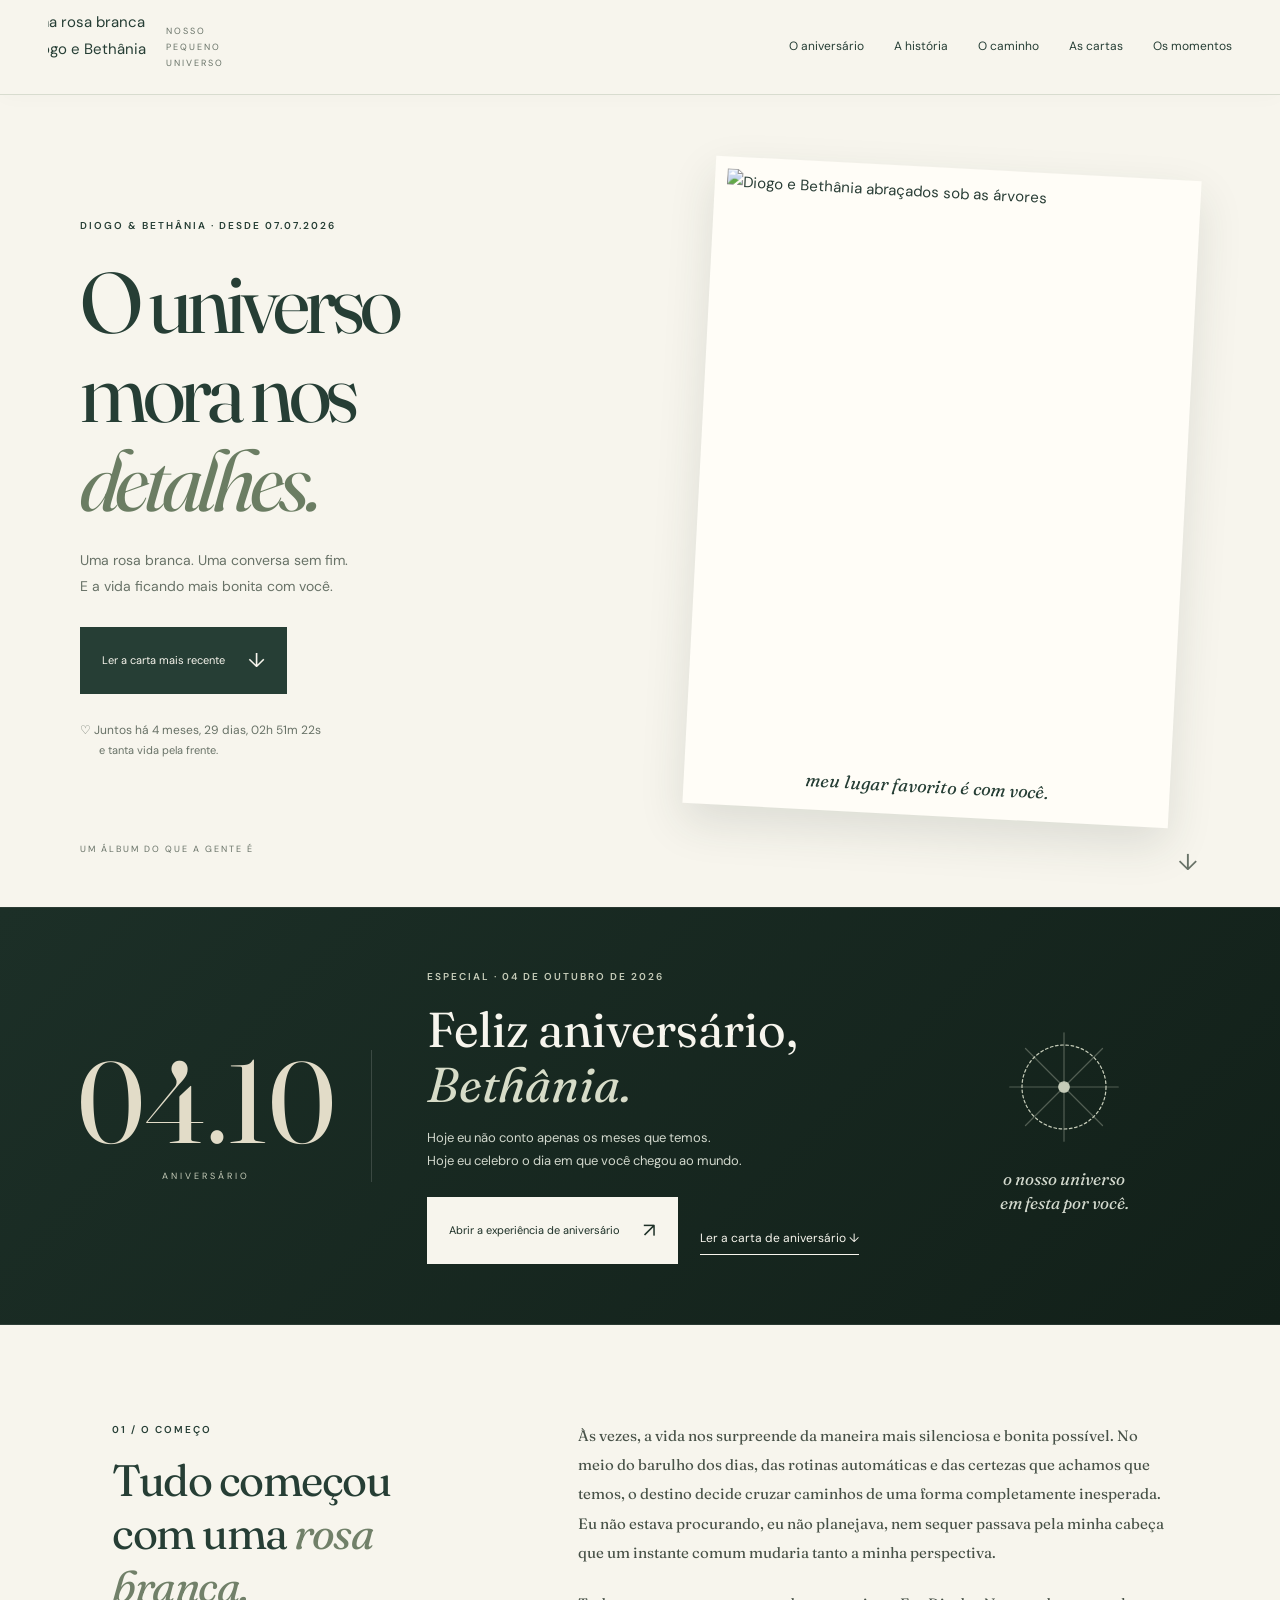
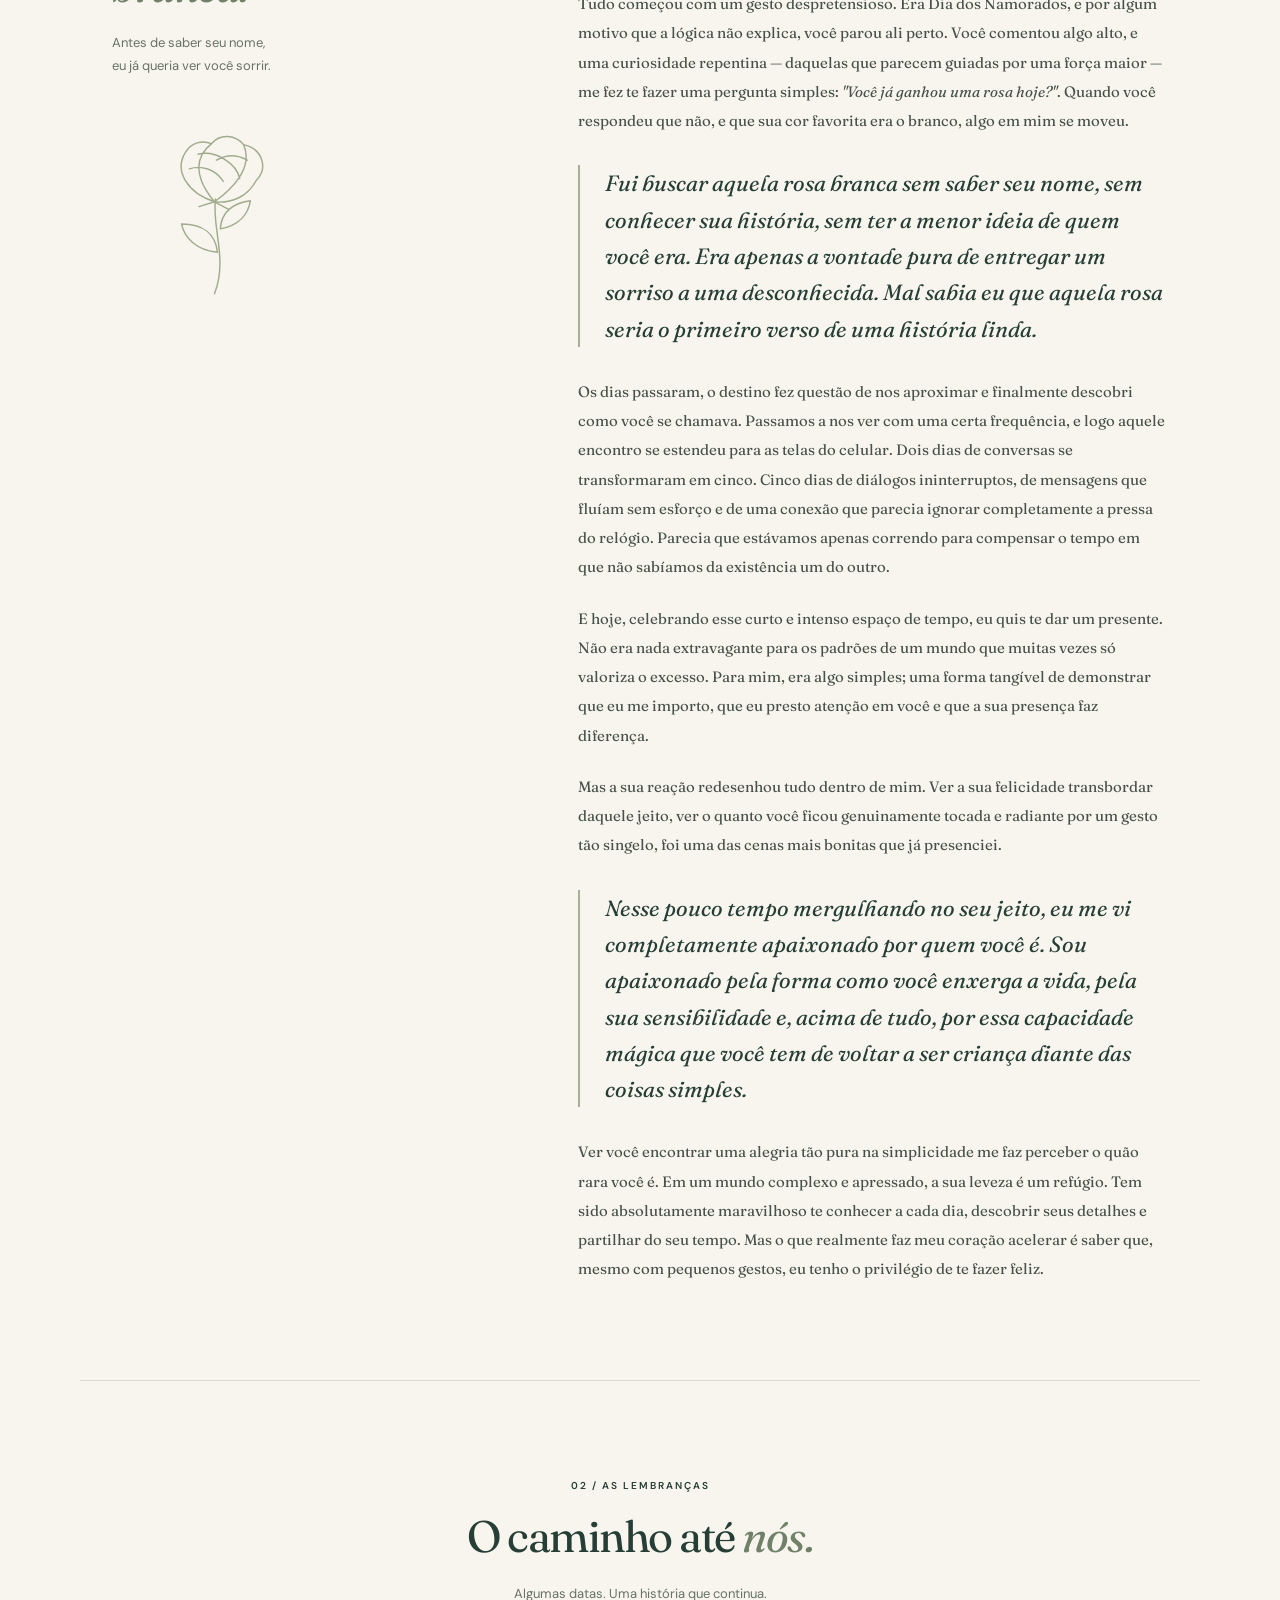
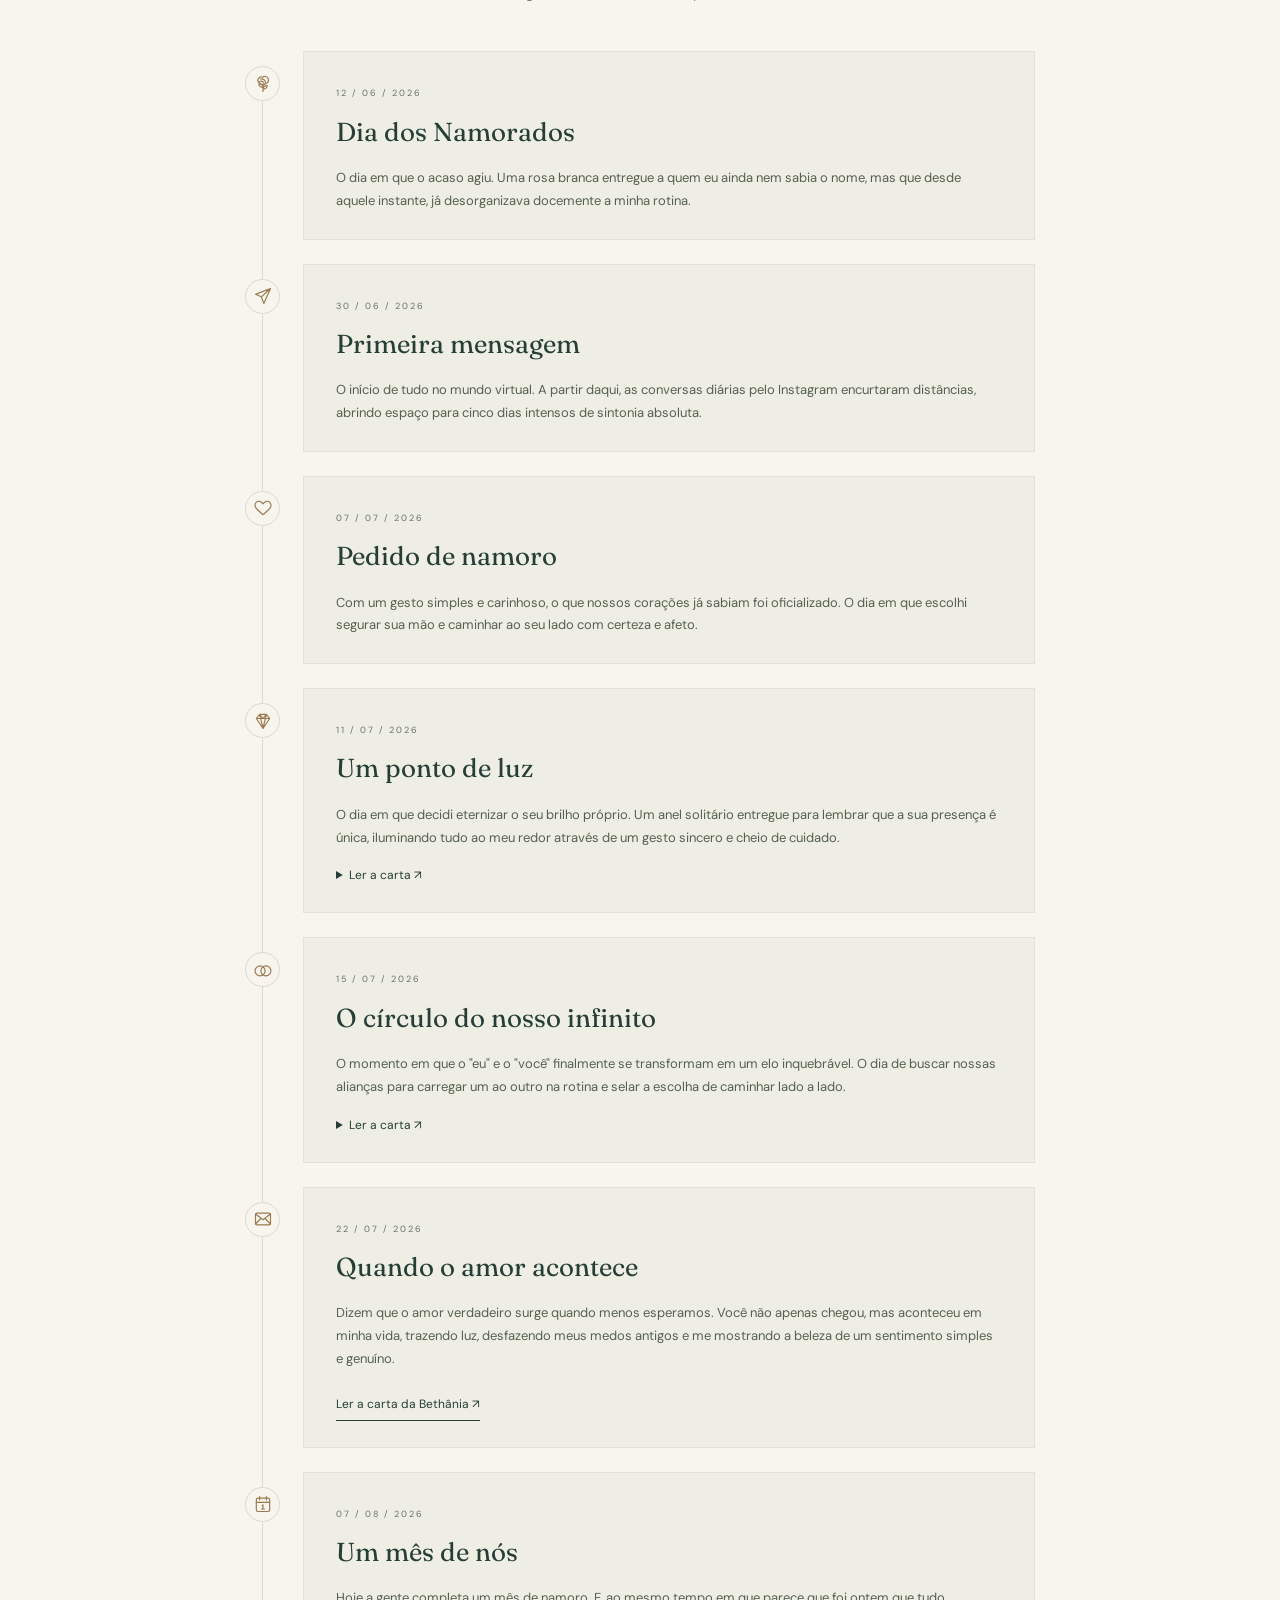
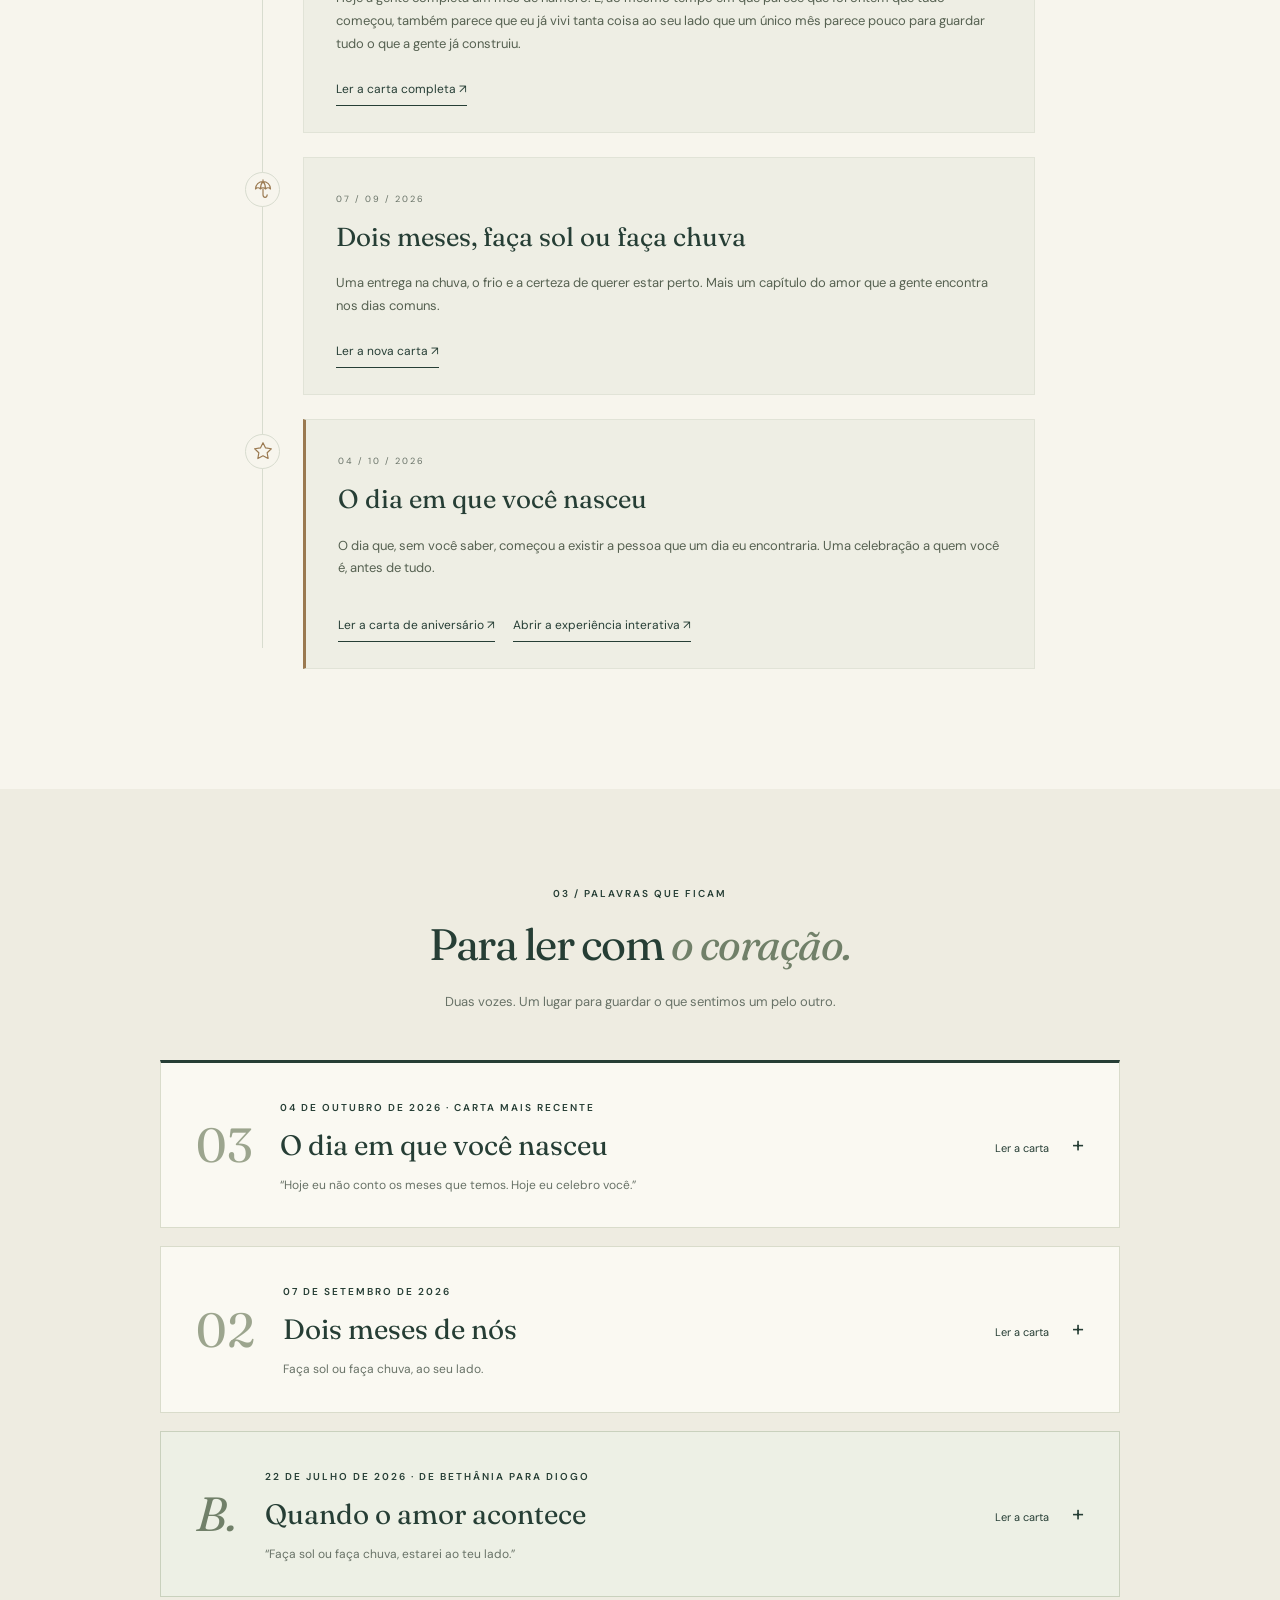
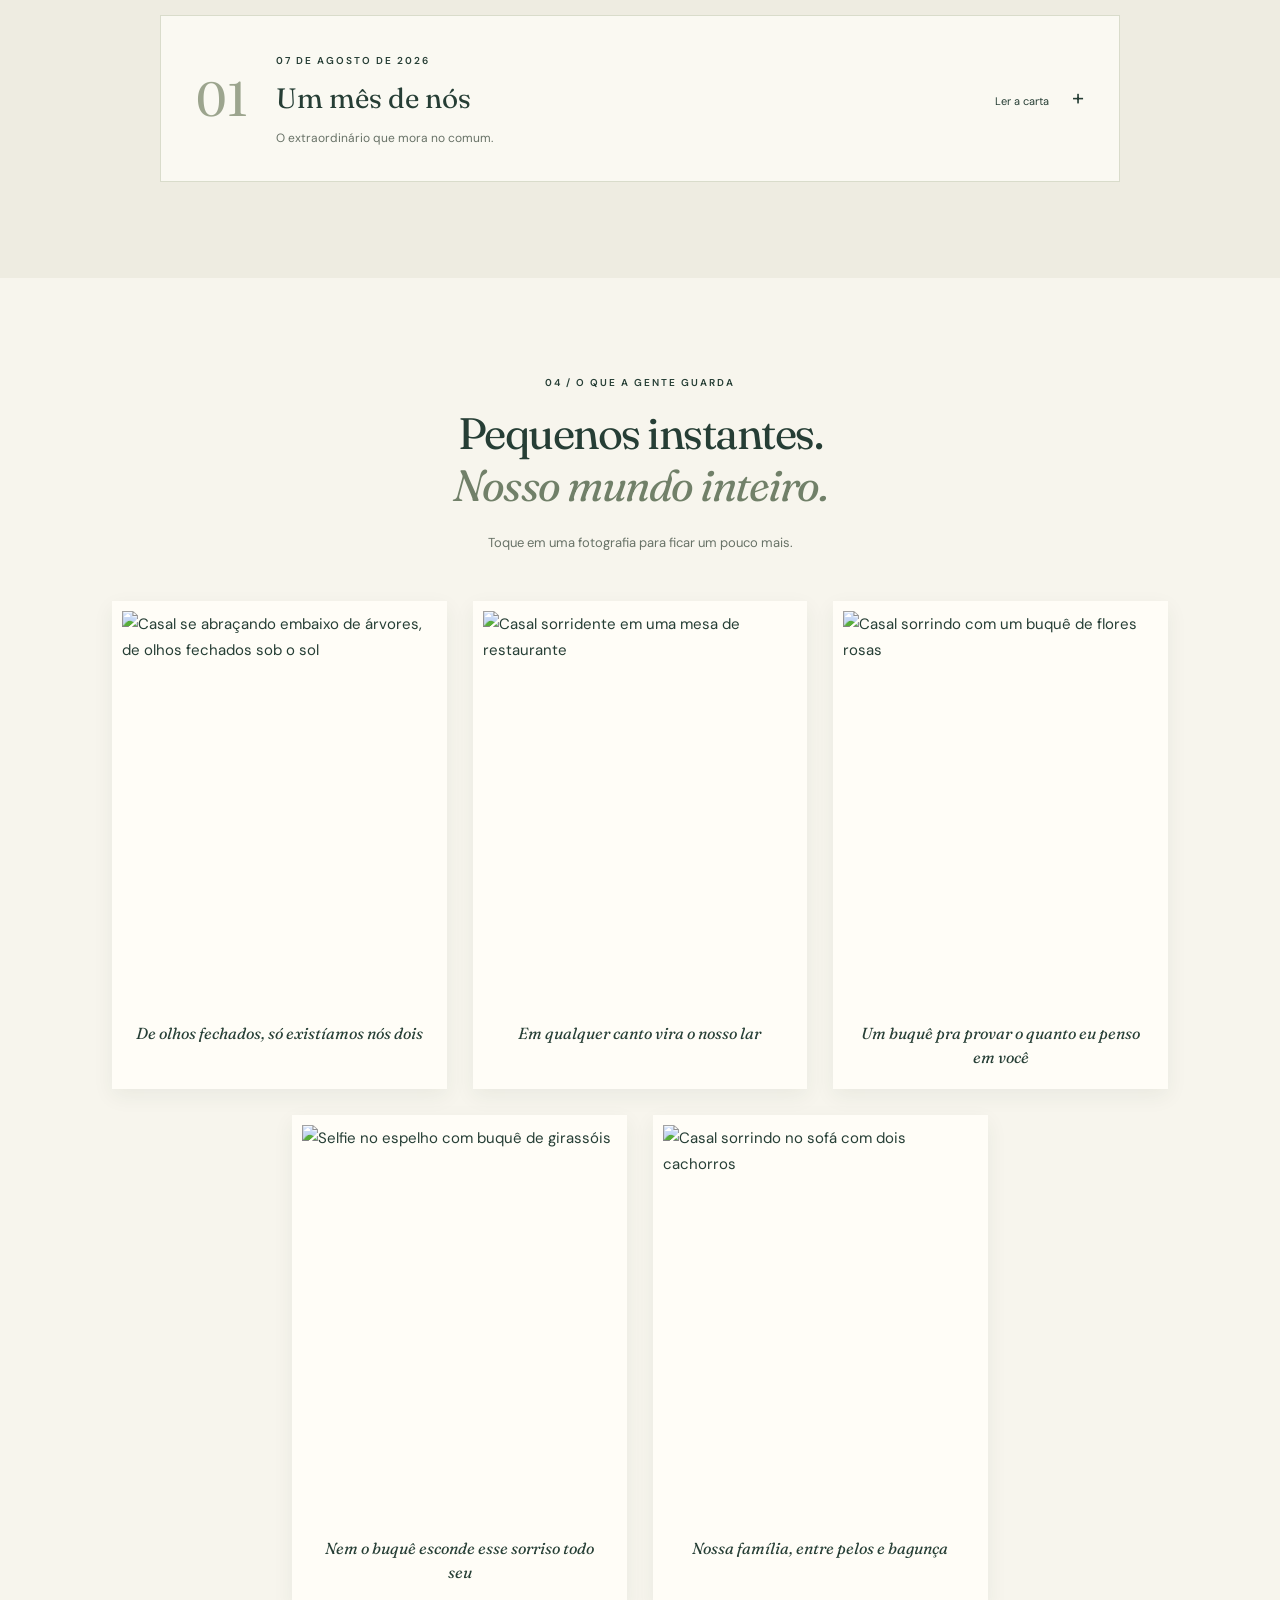
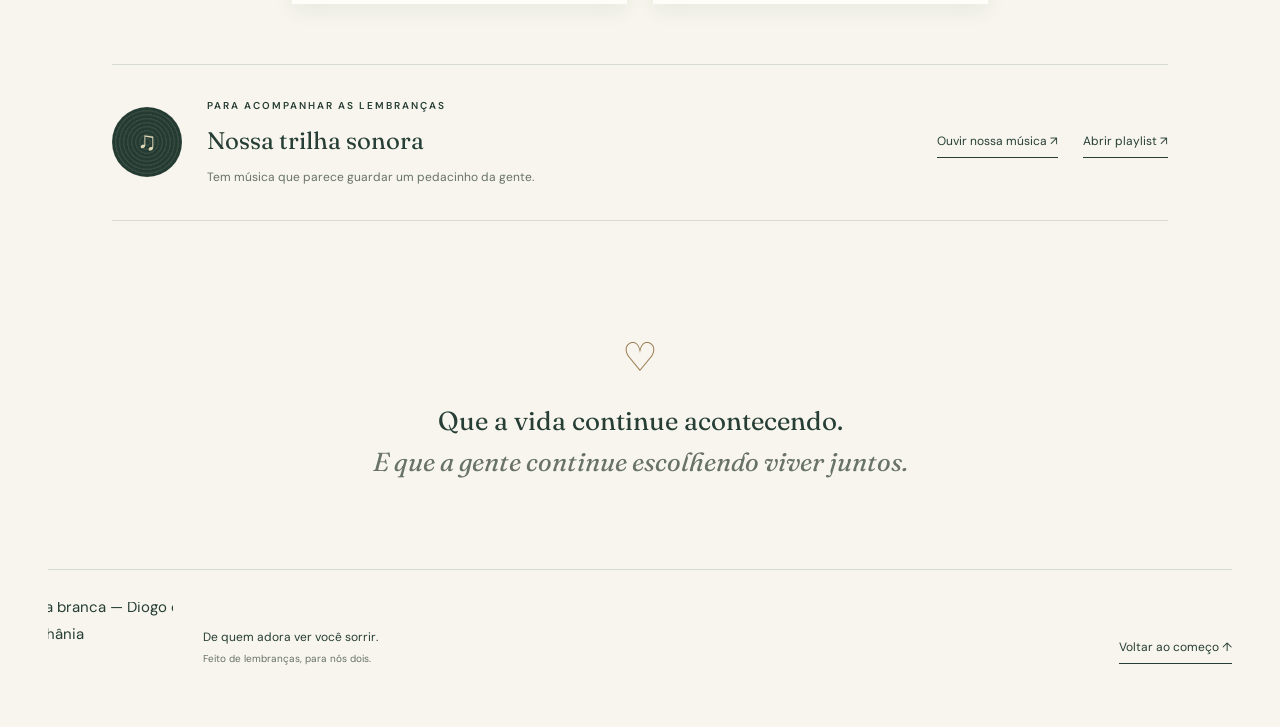
==== _aniversario-04-10/index.html @ eafcc616 "Configura previa da contagem regressiva e automacao para publicacao do aniversario (04.10)" ====
<!DOCTYPE html>
<html lang="pt-BR"><head><meta charset="UTF-8"><meta name="viewport" content="width=device-width, initial-scale=1">
<title>Diogo & Bethânia — O universo em detalhes</title><meta name="description" content="Nossa história, nossas cartas e a beleza de viver os dias comuns juntos. Diogo e Bethânia.">
<meta name="theme-color" content="#243e36"><link rel="preconnect" href="https://fonts.googleapis.com"><link rel="preconnect" href="https://fonts.gstatic.com" crossorigin><link href="https://fonts.googleapis.com/css2?family=DM+Sans:wght@400;500;600;700&family=Fraunces:ital,wght@0,400;0,500;1,400&display=swap" rel="stylesheet"><link rel="stylesheet" href="styles.css"><script src="script.js" defer></script></head><body>
<a class="skip-link" href="#conteudo">Pular para o conteúdo</a>
<header class="site-header"><div class="brand-lockup"><a class="couple-logo" href="#inicio" aria-label="Diogo e Bethânia, voltar ao início"><img src="assets/logo-diogo-bethania.png" alt="Logo d&amp;b com uma rosa branca — Diogo e Bethânia" width="1280" height="1280"></a><span class="brand-caption">NOSSO<br>PEQUENO<br>UNIVERSO</span></div><nav aria-label="Navegação principal"><a href="#aniversario">O aniversário</a><a href="#historia">A história</a><a href="#caminho">O caminho</a><a href="#cartas">As cartas</a><a href="#momentos">Os momentos</a></nav></header>
<main id="conteudo"><section class="hero" id="inicio"><div class="hero-copy"><p class="eyebrow">DIOGO & BETHÂNIA · DESDE 07.07.2026</p><h1>O universo<br>mora nos<br><em>detalhes.</em></h1><p class="hero-description">Uma rosa branca. Uma conversa sem fim.<br>E a vida ficando mais bonita com você.</p><a class="button" href="#carta-aniversario">Ler a carta mais recente <span aria-hidden="true">↓</span></a><p class="together">♡ <span id="together-value">Juntos desde 7 de julho de 2026</span><span class="together-note">e tanta vida pela frente.</span></p></div><figure class="hero-photo"><img src="assets/momento-1-960.webp" srcset="assets/momento-1-480.webp 480w, assets/momento-1-960.webp 960w" sizes="(max-width: 600px) 76vw, (max-width: 850px) 44vw, 480px" data-full="assets/momento-1.jpg" alt="Diogo e Bethânia abraçados sob as árvores" fetchpriority="high"><figcaption>meu lugar favorito é com você.</figcaption></figure><span class="hero-bottom" aria-hidden="true">UM ÁLBUM DO QUE A GENTE É <span>↓</span></span></section>
<section class="anniversary birthday-anniversary" id="aniversario"><div class="anniversary-number birthday-number" aria-hidden="true">04.10<span>ANIVERSÁRIO</span></div><div><p class="eyebrow">ESPECIAL · 04 DE OUTUBRO DE 2026</p><h2>Feliz aniversário,<br><em>Bethânia.</em></h2><p>Hoje eu não conto apenas os meses que temos.<br class="desktop-break"> Hoje eu celebro o dia em que você chegou ao mundo.</p><div class="birthday-actions"><a class="button" href="birthday/">Abrir a experiência de aniversário <span aria-hidden="true">↗</span></a><a class="text-link" href="#carta-aniversario">Ler a carta de aniversário <span aria-hidden="true">↓</span></a></div></div><div class="birthday-star-art" aria-hidden="true"><svg viewBox="0 0 160 160" fill="none" stroke="currentColor" stroke-width="1.4" stroke-linecap="round" stroke-linejoin="round"><path d="M80 18v124M18 80h124M36 36l88 88M36 124l88-88" opacity=".35"/><circle cx="80" cy="80" r="48" stroke-dasharray="3 3"/><circle cx="80" cy="80" r="6" fill="currentColor"/></svg><p>o nosso universo<br>em festa por você.</p></div></section>
<section class="section story-section" id="historia"><div class="section-heading"><p class="eyebrow">01 / O COMEÇO</p><h2>Tudo começou<br>com uma <em>rosa branca.</em></h2><p>Antes de saber seu nome,<br>eu já queria ver você sorrir.</p><div class="flower-art" aria-hidden="true"><svg viewBox="0 0 160 200" fill="none" stroke="currentColor" stroke-width="1.5" stroke-linecap="round" stroke-linejoin="round"><path d="M81 88c-4 30 13 62-1 98M83 143c-22-2-34-15-37-29 22 0 35 10 37 29Zm3-24c20-4 29-16 31-29-21 3-30 13-31 29Z"/><path d="M80 91C52 82 38 59 50 40c6-10 17-13 27-9 9-11 25-9 33 1 19 4 26 24 13 37-9 17-26 24-43 22Z"/><path d="M80 91C59 66 59 45 77 31m3 60c25-18 39-39 30-59M63 42c18-5 40 10 43 25M54 57c12-4 27 0 35 13m-7-22c12-7 23-5 32 0M80 91l-16 5m16-5 15 8"/></svg></div></div>
      <div class="story-content">
        <p>
          Às vezes, a vida nos surpreende da maneira mais silenciosa e bonita possível. No meio do barulho dos dias, das rotinas automáticas e das certezas que achamos que temos, o destino decide cruzar caminhos de uma forma completamente inesperada. Eu não estava procurando, eu não planejava, nem sequer passava pela minha cabeça que um instante comum mudaria tanto a minha perspectiva.
        </p>
        <p>
          Tudo começou com um gesto despretensioso. Era Dia dos Namorados, e por algum motivo que a lógica não explica, você parou ali perto. Você comentou algo alto, e uma curiosidade repentina — daquelas que parecem guiadas por uma força maior — me fez te fazer uma pergunta simples: <em>"Você já ganhou uma rosa hoje?"</em>. Quando você respondeu que não, e que sua cor favorita era o branco, algo em mim se moveu.
        </p>
        <p class="highlight">
          Fui buscar aquela rosa branca sem saber seu nome, sem conhecer sua história, sem ter a menor ideia de quem você era. Era apenas a vontade pura de entregar um sorriso a uma desconhecida. Mal sabia eu que aquela rosa seria o primeiro verso de uma história linda.
        </p>
        <p>
          Os dias passaram, o destino fez questão de nos aproximar e finalmente descobri como você se chamava. Passamos a nos ver com uma certa frequência, e logo aquele encontro se estendeu para as telas do celular. Dois dias de conversas se transformaram em cinco. Cinco dias de diálogos ininterruptos, de mensagens que fluíam sem esforço e de uma conexão que parecia ignorar completamente a pressa do relógio. Parecia que estávamos apenas correndo para compensar o tempo em que não sabíamos da existência um do outro.
        </p>
        <p>
          E hoje, celebrando esse curto e intenso espaço de tempo, eu quis te dar um presente. Não era nada extravagante para os padrões de um mundo que muitas vezes só valoriza o excesso. Para mim, era algo simples; uma forma tangível de demonstrar que eu me importo, que eu presto atenção em você e que a sua presença faz diferença.
        </p>
        <p>
          Mas a sua reação redesenhou tudo dentro de mim. Ver a sua felicidade transbordar daquele jeito, ver o quanto você ficou genuinamente tocada e radiante por um gesto tão singelo, foi uma das cenas mais bonitas que já presenciei.
        </p>
        <p class="highlight">
          Nesse pouco tempo mergulhando no seu jeito, eu me vi completamente apaixonado por quem você é. Sou apaixonado pela forma como você enxerga a vida, pela sua sensibilidade e, acima de tudo, por essa capacidade mágica que você tem de voltar a ser criança diante das coisas simples.
        </p>
        <p>
          Ver você encontrar uma alegria tão pura na simplicidade me faz perceber o quão rara você é. Em um mundo complexo e apressado, a sua leveza é um refúgio. Tem sido absolutamente maravilhoso te conhecer a cada dia, descobrir seus detalhes e partilhar do seu tempo. Mas o que realmente faz meu coração acelerar é saber que, mesmo com pequenos gestos, eu tenho o privilégio de te fazer feliz.
        </p>
        <div class="torn-divider" aria-hidden="true"></div>
      </div>
    </section>
<section class="section timeline-section" id="caminho"><div class="section-title"><p class="eyebrow">02 / AS LEMBRANÇAS</p><h2>O caminho até <em>nós.</em></h2><p>Algumas datas. Uma história que continua.</p></div>
      <div class="timeline">

        <div class="timeline-item">
          <div class="timeline-dot" aria-hidden="true"><svg viewBox="0 0 24 24" fill="none" stroke="currentColor" stroke-width="1.4" stroke-linecap="round" stroke-linejoin="round"><path d="M12 13c-5-1-8-5-5-8 1-2 4-2 5-1 2-2 5-1 6 1 2 4-1 7-6 8Zm0 0v8m0-5c-3 0-5-2-5-4 3 0 5 1 5 4Zm0 2c3 0 5-2 5-4-3 0-5 1-5 4M9 6c3-1 6 2 6 4M8 9c2-1 4 0 5 2"/></svg></div>
          <div class="postcard">
            <span class="timeline-date">12 / 06 / 2026</span>
            <h3>Dia dos Namorados</h3>
            <p>O dia em que o acaso agiu. Uma rosa branca entregue a quem eu ainda nem sabia o nome, mas que desde aquele instante, já desorganizava docemente a minha rotina.</p>
          </div>
        </div>

        <div class="timeline-item">
          <div class="timeline-dot" aria-hidden="true"><svg viewBox="0 0 24 24" fill="none" stroke="currentColor" stroke-width="1.4" stroke-linecap="round" stroke-linejoin="round"><path d="M21 3 3 10l7 3 3 8 8-18ZM10 13 21 3"/></svg></div>
          <div class="postcard">
            <span class="timeline-date">30 / 06 / 2026</span>
            <h3>Primeira mensagem</h3>
            <p>O início de tudo no mundo virtual. A partir daqui, as conversas diárias pelo Instagram encurtaram distâncias, abrindo espaço para cinco dias intensos de sintonia absoluta.</p>
          </div>
        </div>

        <div class="timeline-item">
          <div class="timeline-dot" aria-hidden="true"><svg viewBox="0 0 24 24" fill="none" stroke="currentColor" stroke-width="1.4" stroke-linecap="round" stroke-linejoin="round"><path d="M20 5c-2-2-6-1-8 2-2-3-6-4-8-2-5 5 2 10 8 15 6-5 13-10 8-15Z"/></svg></div>
          <div class="postcard">
            <span class="timeline-date">07 / 07 / 2026</span>
            <h3>Pedido de namoro</h3>
            <p>Com um gesto simples e carinhoso, o que nossos corações já sabiam foi oficializado. O dia em que escolhi segurar sua mão e caminhar ao seu lado com certeza e afeto.</p>
          </div>
        </div>

        <div class="timeline-item">
          <div class="timeline-dot" aria-hidden="true"><svg viewBox="0 0 24 24" fill="none" stroke="currentColor" stroke-width="1.4" stroke-linecap="round" stroke-linejoin="round"><path d="m4 9 4-5h8l4 5-8 12L4 9Zm0 0h16M8 4l4 17 4-17M8 4l4 5 4-5"/></svg></div>
          <div class="postcard">
            <span class="timeline-date">11 / 07 / 2026</span>
            <h3>Um ponto de luz</h3>
            <p>O dia em que decidi eternizar o seu brilho próprio. Um anel solitário entregue para lembrar que a sua presença é única, iluminando tudo ao meu redor através de um gesto sincero e cheio de cuidado.</p>
            <details class="memory-letter"><summary>Ler a carta <span aria-hidden="true">↗</span></summary><div class="full-text">
              <p>Assim como aquela rosa branca que te entreguei sem nem saber o teu nome, hoje eu quis colocar em suas mãos um pequeno ponto de luz. Um anel solitário.</p>
              <p>O solitário carrega uma única pedra, delicada e brilhante, que se destaca por si só. Ele me lembra a forma como você brilha no mundo: única, singular, capaz de transformar um dia comum em algo extraordinário com o seu sorriso mais puro.</p>
              <p>Ver o teu olhar se iluminar ao receber esse detalhe me deu a certeza de que o amor mora, de fato, na simplicidade. Esse anel é o meu início silencioso, o meu olhar admirado voltado inteiramente para você. Ele é uma promessa bonita de que esse brilho que vi em você desde o primeiro dia agora tem um lugar seguro para repousar. É o primeiro passo de um caminho que eu já não imagino trilhar sem você.</p>
            </div></details>
          </div>
        </div>

        <div class="timeline-item">
          <div class="timeline-dot" aria-hidden="true"><svg viewBox="0 0 24 24" fill="none" stroke="currentColor" stroke-width="1.4" stroke-linecap="round" stroke-linejoin="round"><circle cx="8.5" cy="13" r="6"/><circle cx="15.5" cy="13" r="6"/></svg></div>
          <div class="postcard">
            <span class="timeline-date">15 / 07 / 2026</span>
            <h3>O círculo do nosso infinito</h3>
            <p>O momento em que o "eu" e o "você" finalmente se transformam em um elo inquebrável. O dia de buscar nossas alianças para carregar um ao outro na rotina e selar a escolha de caminhar lado a lado.</p>
            <details class="memory-letter"><summary>Ler a carta <span aria-hidden="true">↗</span></summary><div class="full-text">
              <p>Há poucos dias, eu te entreguei um ponto de luz. Um detalhe solitário que celebrava quem você é. Hoje, aquele brilho ganha companhia, ganha forma e ganha o seu significado mais bonito.</p>
              <p>Estas alianças que agora dividimos não são apenas duas peças de metal. Elas são um círculo perfeito — sem começo e sem fim. Elas representam a nossa escolha diária de caminhar lado a lado, de compartilhar os risos desatentos, as conversas infinitas que começaram de repente e aquela alegria quase infantil que você me faz sentir e que me deixa cada vez mais apaixonado.</p>
              <p>O solitário era a promessa; a aliança é o nosso presente e o rascunho do nosso futuro. Ao colocar esse anel em seu dedo, e ao carregar o meu comigo, eu levo um pedaço de você para onde quer que eu vá. Obrigado por me ensinar que o amor mais bonito nasce do inesperado, cresce no detalhe de uma rosa e se eterniza na decisão de sermos, finalmente, um "nós".</p>
            </div></details>
          </div>
        </div>

        <div class="timeline-item">
          <div class="timeline-dot" aria-hidden="true"><svg viewBox="0 0 24 24" fill="none" stroke="currentColor" stroke-width="1.4" stroke-linecap="round" stroke-linejoin="round"><rect x="3" y="5" width="18" height="14" rx="2"/><path d="m3 6 9 7 9-7m-18 12 6-6m12 6-6-6"/></svg></div>
          <div class="postcard">
            <span class="timeline-date">22 / 07 / 2026</span>
            <h3>Quando o amor acontece</h3>
            <p>Dizem que o amor verdadeiro surge quando menos esperamos. Você não apenas chegou, mas aconteceu em minha vida, trazendo luz, desfazendo meus medos antigos e me mostrando a beleza de um sentimento simples e genuíno.</p>
            <a class="text-link" href="#carta-bethania">Ler a carta da Bethânia ↗</a>
          </div>
        </div>

        <div class="timeline-item">
          <div class="timeline-dot" aria-hidden="true"><svg viewBox="0 0 24 24" fill="none" stroke="currentColor" stroke-width="1.4" stroke-linecap="round" stroke-linejoin="round"><rect x="4" y="5" width="16" height="16" rx="2"/><path d="M8 3v4m8-4v4M4 10h16m-9 4 1-1v5m-2 0h4"/></svg></div>
          <div class="postcard">
            <span class="timeline-date">07 / 08 / 2026</span>
            <h3>Um mês de nós</h3>
            <p>Hoje a gente completa um mês de namoro. E, ao mesmo tempo em que parece que foi ontem que tudo começou, também parece que eu já vivi tanta coisa ao seu lado que um único mês parece pouco para guardar tudo o que a gente já construiu.</p>
            <a class="text-link" href="#um-mes">Ler a carta completa ↗</a>
          </div>
        </div>

      <div class="timeline-item"><div class="timeline-dot" aria-hidden="true"><svg viewBox="0 0 24 24" fill="none" stroke="currentColor" stroke-width="1.4" stroke-linecap="round" stroke-linejoin="round"><path d="M3 12a9 9 0 0 1 18 0c-2-2-4-2-6 0-2-2-4-2-6 0-2-2-4-2-6 0Zm9 0v7c0 4 5 4 5 0M12 3V1m0 2c-2 2-3 5-3 9m3-9c2 2 3 5 3 9"/></svg></div><div class="postcard"><span class="timeline-date">07 / 09 / 2026</span><h3>Dois meses, faça sol ou faça chuva</h3><p>Uma entrega na chuva, o frio e a certeza de querer estar perto. Mais um capítulo do amor que a gente encontra nos dias comuns.</p><a class="text-link" href="#dois-meses">Ler a nova carta ↗</a></div></div>
      <div class="timeline-item"><div class="timeline-dot birthday-dot" aria-hidden="true"><svg viewBox="0 0 24 24" fill="none" stroke="currentColor" stroke-width="1.4" stroke-linecap="round" stroke-linejoin="round"><path d="M12 2l3.09 6.26L22 9.27l-5 4.87 1.18 6.88L12 17.77l-6.18 3.25L7 14.14 2 9.27l6.91-1.01L12 2z"/></svg></div><div class="postcard birthday-postcard"><span class="timeline-date">04 / 10 / 2026</span><h3>O dia em que você nasceu</h3><p>O dia que, sem você saber, começou a existir a pessoa que um dia eu encontraria. Uma celebração a quem você é, antes de tudo.</p><div class="postcard-actions"><a class="text-link" href="#carta-aniversario">Ler a carta de aniversário ↗</a><a class="text-link" href="birthday/">Abrir a experiência interativa ↗</a></div></div></div></div>
    </section>
<section class="section letters-section" id="cartas" aria-labelledby="letters-title"><div class="section-title"><p class="eyebrow">03 / PALAVRAS QUE FICAM</p><h2 id="letters-title">Para ler com <em>o coração.</em></h2><p>Duas vozes. Um lugar para guardar o que sentimos um pelo outro.</p></div>
<details class="letter latest birthday-letter" id="carta-aniversario"><summary><span class="letter-index">03</span><span><span class="eyebrow">04 DE OUTUBRO DE 2026 · CARTA MAIS RECENTE</span><span class="letter-name">O dia em que você nasceu</span><span class="letter-subtitle">“Hoje eu não conto os meses que temos. Hoje eu celebro você.”</span></span><span class="letter-action">Ler a carta <span aria-hidden="true">+</span></span></summary><article class="letter-body"><div class="story-content">
<div class="letter-vignette birthday-vignette" aria-hidden="true">
  <svg viewBox="0 0 160 160" fill="none" stroke="currentColor" stroke-width="1.4" stroke-linecap="round" stroke-linejoin="round">
    <path d="M80 18v124M18 80h124M36 36l88 88M36 124l88-88" opacity=".35"/>
    <circle cx="80" cy="80" r="48" stroke-dasharray="3 3"/>
    <circle cx="80" cy="80" r="6" fill="currentColor"/>
  </svg>
  <p class="vignette-quote">04 de outubro · O dia em que você nasceu<br><em>o nosso universo em festa por você.</em></p>
</div>
<p>Meu amor,</p>
<p>Hoje eu poderia te desejar muitas coisas. Felicidade. Saúde. Sucesso. Realização. Tudo aquilo que normalmente desejamos para alguém que amamos.</p>
<p>Mas, acima de tudo, eu desejo que você nunca esqueça o quanto é especial.</p>
<p class="highlight">Porque antes de ser minha namorada, antes de ser parte da nossa história, antes de ser a pessoa que divide os meus dias comigo, <em>você é você.</em> E é justamente essa pessoa que eu amo.</p>
<p>Eu gosto do jeito como você encontra felicidade nas coisas pequenas. Do seu sorriso quando alguma coisa te encanta de verdade. Da leveza que existe em você. Da forma como você acolhe, como presta atenção, como consegue fazer um momento simples parecer suficiente.</p>
<p>Foi isso que mudou a minha forma de enxergar o tempo. Eu aprendi que nem sempre precisamos de uma grande ocasião para sentir que a vida está bonita. Às vezes é só estar perto. Dividir uma comida. Ouvir você rir. Ficar em silêncio. Fazer uma entrega na chuva. Passar dez minutos juntos e voltar para casa com a sensação de que o dia ganhou algum sentido a mais.</p>
<p>E talvez seja por isso que eu gosto tanto da ideia de celebrar você hoje.</p>
<p>Eu não estou comemorando apenas mais um ano da sua vida. Estou agradecendo pelo fato de que, em algum momento do mundo, você nasceu e, anos depois, acabou cruzando o meu caminho.</p>
<p class="highlight">Eu não sabia que você existia. Você não sabia que eu existia. E, entre tantas possibilidades, entre tantos dias que poderiam ter sido apenas dias, a gente se encontrou.</p>
<p>Eu gosto de pensar que Deus estava cuidando dos detalhes antes mesmo de nós percebermos que eles importavam.</p>
<p>Não porque eu saiba exatamente o que o futuro vai trazer. Eu não sei. E acho bonito não saber. O que eu sei é que eu quero continuar conhecendo os seus dias por dentro. Quero acompanhar as suas conquistas, os seus medos, as suas mudanças, as pequenas alegrias e os momentos em que você precisar simplesmente de alguém do lado.</p>
<p>Quero continuar escolhendo você nos detalhes. E continuar descobrindo quem você é, porque sei que ainda existe muito de você que eu nem conheço.</p>
<p>Que você continue sendo essa pessoa sensível, leve, curiosa e capaz de encontrar alegria onde muita gente já teria passado sem perceber. Que o mundo seja gentil com você. E, nos dias em que ele não for, que você se lembre de que não precisa atravessá-los sozinha.</p>
<p>Que Deus continue cuidando de você, protegendo seu caminho, dando paz ao seu coração e abrindo espaço para tudo aquilo que ainda vai fazer você sorrir.</p>
<p>E que eu tenha a sorte de continuar caminhando ao seu lado enquanto você escreve os próximos capítulos da sua vida.</p>
<p>Hoje, porém, não quero correr para os próximos capítulos.</p>
<p>Hoje eu quero ficar um pouco neste.</p>
<p>No dia em que você nasceu.</p>
<p>No dia que, sem você saber, começou a existir a pessoa que um dia eu encontraria.</p>
<p>Feliz aniversário, meu amor.</p>
<p>Eu amo você.</p>
<p class="letter-signature" style="font-size:2.3rem;">Diogo Leonardo</p>

<div class="birthday-card-invite">
  <span class="invite-badge">EXPERIÊNCIA INTERATIVA</span>
  <h4>Uma lembrança que ganhou vida</h4>
  <p>Preparei uma rota inteira com animações e trilha sonora dedicada ao seu aniversário.</p>
  <a class="button" href="birthday/">Acessar a experiência de aniversário <span>↗</span></a>
</div>

<div class="torn-divider" aria-hidden="true"></div>
</div></article></details>
<details class="letter" id="dois-meses"><summary><span class="letter-index">02</span><span><span class="eyebrow">07 DE SETEMBRO DE 2026</span><span class="letter-name">Dois meses de nós</span><span class="letter-subtitle">Faça sol ou faça chuva, ao seu lado.</span></span><span class="letter-action">Ler a carta <span aria-hidden="true">+</span></span></summary><article class="letter-body"><div class="story-content">
<div class="letter-vignette rain-vignette" aria-hidden="true">
  <svg viewBox="0 0 160 150" fill="none" stroke="currentColor" stroke-width="1.6" stroke-linecap="round" stroke-linejoin="round">
    <path d="M25 77a55 55 0 0 1 110 0c-9-10-18-10-27 0-9-10-19-10-28 0-9-10-18-10-27 0-9-10-19-10-28 0Z"/>
    <path d="M80 22v-7m0 7C62 35 54 56 53 77m27-55c18 13 26 34 28 55M80 77v44c0 17 24 17 24 0"/>
    <path d="m28 21-4 8m105 1-4 8M12 93l-4 8m130-4-4 8M49 110l-4 8" opacity=".55"/>
  </svg>
  <p class="vignette-quote">07 de setembro · Dois meses de nós<br><em>faça sol ou faça chuva, lado a lado em qualquer tempo.</em></p>
</div>
<p>Meu amor,</p>
<p>Hoje a gente completa dois meses de namoro. E, quando penso no que quero guardar deste dia, não me vem uma grande comemoração. Me vem a gente. O friozinho, o dia chuvoso, a vontade de ficar perto e esse jeito tão nosso de encontrar tempo um para o outro, mesmo quando o corpo pede um pouco mais de descanso.</p>
<p>Nesses dias, você precisou de apoio no trabalho e eu fui com você fazer uma entrega na chuva. Eu nunca tinha vivido aquilo. Era uma parte da sua rotina que, naquele momento, pude conhecer de perto. E, enquanto a gente saía junto, eu pensava no quanto fazia sentido estar ali: ao lado da mulher com quem decidi viver o resto da minha vida.</p>
<p>Não era o meu trabalho, mas era a sua vida acontecendo. E eu quero fazer parte dela assim também. Quero conhecer os seus dias por dentro, entender o seu cansaço, dividir o que estiver ao meu alcance e estar perto quando a rotina precisar de mais um par de mãos.</p>
<p class="highlight">Se eu puder estar dez minutos com você, esses dez minutos já têm um lugar bonito no meu dia. Faça sol ou faça chuva, estar ao seu lado é onde eu quero estar.</p>
<p>Eu não senti aquilo como um sacrifício. Foi natural te acompanhar. Tão simples quanto querer ouvir a sua voz ou procurar a sua mão. Eu te escolheria numa tarde de sol, com tempo de sobra, e te escolho também no meio das obrigações, debaixo de um céu cinza, quando o dia não facilita as coisas.</p>
<p>Acabamos passando esses dias meio gripadinhos. No fim de semana eu estava mais ruim; hoje melhorei, e é você quem está um pouco mais abatida. Mesmo assim, a gente encontrou um tempo para nós. Um tempo do tamanho que dava, com o carinho que não faltou. Também quero isso para a nossa vida: a liberdade de estar junto sem precisar estar sempre bem, sempre disposto, sempre com alguma coisa especial preparada.</p>
<p>Hoje eu lembrei do que você escreveu para mim: <em>“faça sol ou faça chuva, estarei ao teu lado e serei o seu refúgio.”</em> Guardei aquelas palavras com muito carinho. E foi bonito perceber que, aos poucos, a gente vai vivendo o que antes colocou numa carta. Dessa vez teve chuva de verdade. E teve a gente, junto.</p>
<p>Desde aquela rosa branca, tanta coisa ganhou um sentido novo. O que começou com a vontade de ver você sorrir se tornou a vontade de compartilhar a vida com você. Vieram as conversas, o pedido, os anéis, as lembranças que já são tão nossas. E agora vêm também esses momentos pequenos que talvez nem rendam uma fotografia, mas que eu faço questão de guardar.</p>
<p>No primeiro mês, eu te escrevi sobre a felicidade que descobri nas coisas simples. Neste segundo, eu a reconheci outra vez: em sair com você para trabalhar, em ter um pedacinho do dia ao seu lado, em saber como você está e querer cuidar de você. É nesse cotidiano que o futuro que eu imagino com você começa a tomar forma.</p>
<p class="highlight">Quando eu digo que quero uma vida com você, penso também nesses dias. Nos dias comuns. Na sua companhia no caminho. Em nós dois encontrando, um no outro, um lugar para descansar.</p>
<p>Obrigado por dividir sua vida comigo, Bethânia. Pelo carinho, pela confiança, por me deixar chegar perto e por continuar chegando perto de mim. Eu quero seguir aprendendo você, ouvindo você e construindo com você uma vida em que a gente possa se sentir amado até nos dias mais simples.</p>
<p>Que Deus cuide de nós, da nossa saúde e do nosso caminho. Que nos dê paciência para os dias difíceis, sensibilidade para perceber quando o outro precisa de acolhimento e muitos motivos para continuar sorrindo juntos.</p>
<p>Feliz dois meses de nós, meu amor. Eu te amo. E, entre tanta coisa que ainda quero viver, uma certeza me acompanha: quero viver com você.</p>
<p>Com todo o meu amor,</p><p class="letter-signature">Diogo Leonardo</p></div></article></details>
<details class="letter bethania-letter" id="carta-bethania"><summary><span class="letter-index" aria-hidden="true">B.</span><span><span class="eyebrow">22 DE JULHO DE 2026 · DE BETHÂNIA PARA DIOGO</span><span class="letter-name">Quando o amor acontece</span><span class="letter-subtitle">“Faça sol ou faça chuva, estarei ao teu lado.”</span></span><span class="letter-action">Ler a carta <span aria-hidden="true">+</span></span></summary><article class="letter-body">
              <p>Eu busquei palavras mais refinadas para me expressar, mas confesso que fico perdida com tantas opções... Então optei por falar do meu jeito mesmo.</p>
              <p>Sempre ouvi dizer que quando a gente para de procurar o amor, ele acontece. Eu não acreditava nisso — até te conhecer, até o sentimento mais lindo e genuíno começar a florescer no meu coração.</p>
              <p>Eu tinha medo de amar alguém. Não porque meu amor fosse ruim, mas porque detestava a ideia de estar vulnerável. Isso gerava dúvidas, eu sempre me sentia perdida.</p>
              <p>Poderia dizer "até você chegar", mas "até você acontecer" se encaixa muito melhor. Você não simplesmente chegou: você, de fato, é um acontecimento na minha vida. E posso dizer, com toda a certeza, um dos melhores.</p>
              <p>Você chegou de maneira tão calma, tão leve... Não sei dizer o momento exato em que percebi o que estava sentindo; quando vi, já era amor. O seu carinho entrou como a luz do sol ao amanhecer: de forma tranquila, mas clareando tudo, até os pontos onde a luz não chegava, aquecendo meu coração da maneira mais bela que existe.</p>
              <p>Me encantam os teus gestos simples. Na verdade, me encanta perceber que o que o ser humano sempre complicou, você descomplica com total maestria. Seu coração é lindo. Eu me emociono todas as vezes que olho para você, Diogo. Não só pelo sentimento, mas por quem você é.</p>
              <p>Você é admirável, pela sua força e pela sua essência. A vida já apareceu tantas vezes com facas na mão e você foi golpeado por todas elas, mas seguiu em frente. Aos poucos, fui percebendo que você já passou por muitas coisas. Na noite em que me contou sobre o seu antigo relacionamento, eu chorei — não só por ser uma história triste, mas por não compreender como alguém teve a capacidade de ferir um ser humano como você.</p>
              <p>Sei que todos temos defeitos, mas te vejo como alguém tão bom, generoso e afetuoso — o que, de fato, você é. Em meio a tantas marcas da vida, você não deixou essa bondade morrer. Você faz questão de ver e fazer as pessoas felizes e bem.</p>
              <p>Quero que saiba que eu te amo. Desde o dia daquela rosa despretensiosa, o nosso amor só vem crescendo da maneira mais linda que existe. Nos momentos alegres, estaremos juntos; nos momentos de tristeza, também. Eu sempre estarei aqui por você: faça sol ou faça chuva, estarei ao teu lado e serei o seu refúgio.</p>
              <p>Eu te amo e sou extremamente grata a Deus por você.</p>
              <p class="letter-signature">Bethânia Melquiades</p>
            </article></details>
<details class="letter" id="um-mes"><summary><span class="letter-index">01</span><span><span class="eyebrow">07 DE AGOSTO DE 2026</span><span class="letter-name">Um mês de nós</span><span class="letter-subtitle">O extraordinário que mora no comum.</span></span><span class="letter-action">Ler a carta <span aria-hidden="true">+</span></span></summary><article class="letter-body">
      <div class="story-content">



        <p>Meu amor,</p>
        <p>Hoje a gente completa um mês de namoro.</p>
        <p>É curioso escrever isso, porque, ao mesmo tempo em que parece que foi ontem que tudo começou, também parece que eu já vivi tanta coisa ao seu lado que um único mês parece pouco para guardar tudo o que a gente já construiu.</p>
        <p>Um mês. São apenas algumas semanas para quem olha de fora. Mas quem vive sabe que tempo nunca foi medido pelo calendário. Ele é medido pela intensidade dos momentos, pelas conversas que ficam na memória, pelas risadas que fazem a barriga doer, pelos abraços que parecem desacelerar o mundo e pela paz que encontramos quando estamos ao lado da pessoa certa. E foi exatamente isso que aconteceu com a gente.</p>

        <p class="highlight">Você simplesmente apareceu. Sem que eu estivesse procurando. Sem que eu tivesse planejado. Sem que eu imaginasse. Você simplesmente chegou. E talvez seja justamente isso que torna nossa história tão bonita. As melhores coisas da vida quase nunca avisam quando vão acontecer. Elas apenas acontecem.</p>

        <p>Um dia você era uma pessoa que eu ainda estava conhecendo. No outro, já fazia parte dos meus pensamentos. Depois passou a fazer parte dos meus dias. E, quando percebi, meu coração já tinha escolhido você muito antes da minha cabeça entender o que estava acontecendo. Foi tudo tão natural, tão leve, tão verdadeiro. Não teve esforço. Não teve aquela necessidade de convencer ninguém de nada. A gente simplesmente aconteceu. E talvez o amor verdadeiro seja exatamente assim. Ele não faz barulho quando chega. Ele vai ocupando espaço aos poucos, até que um dia você percebe que sua vida já não é mais a mesma.</p>

        <p>Antes de você, eu imaginava que felicidade era feita de grandes acontecimentos. Achava que os momentos inesquecíveis seriam viagens, presentes, comemorações gigantes, declarações cinematográficas ou qualquer coisa extraordinária. Mas você mudou completamente a forma como eu enxergo isso. Hoje eu descobri que felicidade pode morar nas coisas mais simples do mundo.</p>

        <p>Ela pode morar em um almoço juntos, em dividir uma refeição, em andar sem pressa, em simplesmente aproveitar a companhia um do outro. Pode morar em pedir comida japonesa numa noite qualquer porque você ama japonês. Pode morar em sentar um do lado do outro para assistir vídeos completamente aleatórios no YouTube. Pode morar em eu ficar explicando, todo empolgado, a história de personagens de um jogo que marcou minha vida, enquanto você escuta, presta atenção, sorri, pergunta e entra no meu mundo. Talvez outra pessoa olhasse para esse dia e dissesse: "Foi só isso?". Mas quem ama entende. Porque nunca foi sobre o que a gente fez. Sempre foi sobre com quem a gente estava. Você transformou momentos comuns em lembranças que eu tenho vontade de guardar para sempre. E isso não tem preço.</p>

        <p>A verdade é que você me fez descobrir uma felicidade que eu nem sabia que existia. Você não me faz feliz apenas porque está comigo. Você me faz feliz porque, ao seu lado, eu consigo ser eu. Essa talvez seja a maior prova de amor que alguém pode oferecer. Você nunca tentou mudar quem eu sou, nunca tentou encaixar minha personalidade em uma versão mais aceitável, nunca exigiu que eu deixasse de ser brincalhão e nunca fez eu sentir vergonha de ser exatamente quem eu sou. Você simplesmente acolheu tudo isso e, sem perceber, fez nascer em mim uma liberdade que eu não sentia havia muito tempo.</p>

        <p>Eu posso rir. Posso brincar. Posso falar besteira. Posso contar histórias sem sentido. Posso demonstrar entusiasmo por coisas simples. Posso ser o Diogo que existe quando todas as máscaras caem. E você ama justamente essa versão. Talvez você nunca entenda o tamanho disso. Mas eu entendo. Porque existem pessoas que fazem a gente sentir que precisa esconder partes de quem somos. E existem pessoas que fazem exatamente o contrário. Você. Você me faz sentir orgulho de ser quem eu sou.</p>

        <p>Você consegue extrair o melhor de mim. Você me inspira a ser uma pessoa melhor sem nunca exigir isso de mim. Você simplesmente faz acontecer. Hoje eu percebo uma coisa muito bonita: eu não sinto necessidade de fugir da realidade. Não sinto necessidade de buscar distrações para preencher vazios. Não sinto necessidade de me afundar em tristeza. Não sinto necessidade de ouvir músicas tristes para tentar colocar para fora sentimentos ruins. Eu simplesmente estou bem. Porque você trouxe paz para dentro da minha vida. E paz é uma coisa rara. Ela não faz barulho. Ela não chama atenção. Mas, quando chega, a gente percebe o quanto sentia falta dela. Você trouxe exatamente isso: paz, leveza e tranquilidade. E eu sou imensamente grato por isso.</p>

        <p>A gente também já descobriu outra coisa importante: relacionamentos não são perfeitos. E tudo bem. Nesse primeiro mês a gente também teve nossos momentos difíceis. Teve momentos em que um entendeu errado o outro, momentos em que alguma palavra machucou sem querer e momentos em que ficamos chateados. Mas sabe o que mais me encanta? É que a gente nunca escolheu deixar isso crescer. A gente conversa. A gente pergunta. A gente explica. A gente escuta. A gente pede desculpas. A gente perdoa. A gente não deixa o orgulho dormir entre nós. A gente não deixa o silêncio virar distância. A gente prefere resolver. E isso, para mim, vale mais do que qualquer relacionamento aparentemente perfeito. Porque o amor não é ausência de conflitos. O amor é a decisão de permanecer no mesmo lado da mesa, tentando resolver o problema juntos, em vez de transformar um ao outro no problema.</p>

        <p>Talvez muitas pessoas olhem para nós e pensem apenas na diferença de idade. Eu tenho 32 anos e você tem 19. Mas a verdade é que maturidade nunca foi apenas uma questão de tempo. Ela é uma questão de caráter, de escolhas e de valores. E você me impressiona todos os dias. Você sabe conversar, sabe ouvir, sabe reconhecer quando algo machuca, sabe pedir desculpas, sabe acolher e sabe amar. Isso é raro. Muito raro.</p>

        <p>A gente construiu, em tão pouco tempo, algo que muita gente passa anos tentando encontrar: confiança. Hoje eu deito minha cabeça no travesseiro completamente tranquilo. Não porque eu controlo você. Muito pelo contrário. Mas porque eu confio. Porque eu sei quem você é. Porque eu conheço o seu coração. Porque eu conheço a mulher incrível que você é. Talvez essa seja uma das maiores demonstrações de amor: confiar sem precisar vigiar, sem precisar desconfiar e sem viver imaginando mil cenários ruins. A gente escolheu viver leve. E eu quero continuar escolhendo isso todos os dias.</p>

        <p>Eu amo que a nossa felicidade não depende de luxo. Ela depende da nossa companhia, das nossas conversas, dos nossos abraços, das nossas risadas e dos nossos momentos. Porque eu percebi uma coisa: o extraordinário quase sempre mora dentro do comum. Ele mora em um almoço simples, em dividir um prato, em pedir japonês, em assistir vídeos, em ouvir você rir, em olhar para você enquanto você nem percebe que está sendo observada e em sentir que, naquele instante, eu não queria estar em nenhum outro lugar do mundo. Porque era exatamente ali que meu coração queria estar. Ao seu lado.</p>

        <p>Eu não sei exatamente como será o nosso futuro. Ninguém sabe. Mas existe uma coisa que eu sei. Se em apenas um mês a gente já construiu tudo isso, imagina tudo o que ainda pode nascer entre nós. Eu sonho com viagens, com conquistas, com novos capítulos. Mas, acima de tudo, eu sonho em continuar vivendo exatamente isso que já vivemos hoje: dias simples, dias tranquilos e dias comuns. Porque aprendi que os dias comuns, quando são vividos com a pessoa certa, acabam se tornando as lembranças mais extraordinárias da nossa vida.</p>

        <p>Obrigado por existir. Obrigado por aparecer quando eu não esperava. Obrigado por transformar minha rotina. Obrigado por me devolver uma leveza que eu nem lembrava mais que existia. Obrigado por me fazer rir. Obrigado por me ouvir. Obrigado por acreditar em mim. Obrigado por caminhar ao meu lado. Obrigado por fazer do amor uma coisa simples, leve e verdadeira.</p>

        <p>Se um mês já conseguiu mudar tanta coisa dentro de mim, mal posso esperar para descobrir tudo aquilo que ainda vamos construir juntos. Que este seja apenas o primeiro capítulo de uma história linda. Uma história feita de respeito, cumplicidade, diálogo, confiança, perdão, risadas, carinho e, acima de tudo, amor.</p>

        <p class="highlight">Porque hoje eu entendo uma coisa que antes eu não entendia. O amor não é encontrar alguém que complete aquilo que falta. É encontrar alguém que faça florescer tudo aquilo que já existe de melhor dentro da gente. E foi exatamente isso que você fez comigo. Você não mudou quem eu sou. Você apenas fez com que eu tivesse vontade de ser, todos os dias, a melhor versão de mim mesmo.</p>

        <p>Feliz um mês de nós.</p>
        <p>Que Deus continue abençoando cada passo da nossa caminhada, fortalecendo o nosso diálogo, protegendo o nosso carinho e guiando o nosso relacionamento com a mesma leveza que nos trouxe até aqui.</p>
        <p>Eu te amo.</p>
        <p>E, se esse foi apenas o nosso primeiro mês, mal posso esperar para viver todos os outros que ainda virão.</p>
        <p>Com amor,</p>
        <p class="letter-signature" style="font-size:2.3rem;">Diogo Leonardo</p>

        <div class="torn-divider" aria-hidden="true"></div>
      </div>
    </article></details></section>
<section class="section gallery-section" id="momentos"><div class="section-title"><p class="eyebrow">04 / O QUE A GENTE GUARDA</p><h2>Pequenos instantes.<br><em>Nosso mundo inteiro.</em></h2><p>Toque em uma fotografia para ficar um pouco mais.</p></div>


      <div class="gallery-grid">
        <div class="polaroid" tabindex="0" role="button" aria-label="Ampliar foto: De olhos fechados, só existíamos nós dois">
          <img src="assets/momento-1-960.webp" srcset="assets/momento-1-480.webp 480w, assets/momento-1-960.webp 960w" sizes="(max-width: 600px) 44vw, 330px" data-full="assets/momento-1.jpg" alt="Casal se abraçando embaixo de árvores, de olhos fechados sob o sol" loading="lazy" decoding="async">
          <p>De olhos fechados, só existíamos nós dois</p>
        </div>
        <div class="polaroid" tabindex="0" role="button" aria-label="Ampliar foto: Em qualquer canto vira o nosso lar">
          <img src="assets/momento-2-960.webp" srcset="assets/momento-2-480.webp 480w, assets/momento-2-960.webp 960w" sizes="(max-width: 600px) 44vw, 330px" data-full="assets/momento-2.jpg" alt="Casal sorridente em uma mesa de restaurante" loading="lazy" decoding="async">
          <p>Em qualquer canto vira o nosso lar</p>
        </div>
        <div class="polaroid" tabindex="0" role="button" aria-label="Ampliar foto: Um buquê pra provar o quanto eu penso em você">
          <img src="assets/momento-3-960.webp" srcset="assets/momento-3-480.webp 480w, assets/momento-3-960.webp 960w" sizes="(max-width: 600px) 44vw, 330px" data-full="assets/momento-3.jpg" alt="Casal sorrindo com um buquê de flores rosas" loading="lazy" decoding="async">
          <p>Um buquê pra provar o quanto eu penso em você</p>
        </div>
        <div class="polaroid" tabindex="0" role="button" aria-label="Ampliar foto: Nem o buquê esconde esse sorriso todo seu">
          <img src="assets/momento-4-960.webp" srcset="assets/momento-4-480.webp 480w, assets/momento-4-960.webp 960w" sizes="(max-width: 600px) 44vw, 330px" data-full="assets/momento-4.jpg" alt="Selfie no espelho com buquê de girassóis" loading="lazy" decoding="async">
          <p>Nem o buquê esconde esse sorriso todo seu</p>
        </div>
        <div class="polaroid" tabindex="0" role="button" aria-label="Ampliar foto: Nossa família, entre pelos e bagunça">
          <img src="assets/momento-5-960.webp" srcset="assets/momento-5-480.webp 480w, assets/momento-5-960.webp 960w" sizes="(max-width: 600px) 44vw, 330px" data-full="assets/momento-5.jpg" alt="Casal sorrindo no sofá com dois cachorros" loading="lazy" decoding="async">
          <p>Nossa família, entre pelos e bagunça</p>
        </div>
      </div>

      <div class="soundtrack"><span class="record" aria-hidden="true">♫</span><div><p class="eyebrow">PARA ACOMPANHAR AS LEMBRANÇAS</p><h3>Nossa trilha sonora</h3><p>Tem música que parece guardar um pedacinho da gente.</p></div><a class="text-link" href="https://www.youtube.com/watch?v=OFcKm-5jSQE&amp;list=RDOFcKm-5jSQE&amp;start_radio=1" target="_blank" rel="noopener noreferrer">Ouvir nossa música ↗</a><a class="text-link" href="https://www.youtube.com/playlist?list=PLJBHEs2fY9oQ" target="_blank" rel="noopener noreferrer">Abrir playlist ↗</a></div></section>
<div class="closing"><span aria-hidden="true">♡</span><p>Que a vida continue acontecendo.<br><em>E que a gente continue escolhendo viver juntos.</em></p></div></main>
<footer><a class="couple-logo" href="#inicio" aria-label="Diogo e Bethânia, voltar ao início"><img src="assets/logo-diogo-bethania.png" alt="Logo d&amp;b com uma rosa branca — Diogo e Bethânia" width="1280" height="1280"></a><p>De quem adora ver você sorrir.<br><span>Feito de lembranças, para nós dois.</span></p><a href="#inicio" class="text-link">Voltar ao começo ↑</a></footer>
<dialog id="lightbox" aria-label="Fotografia ampliada"><button id="lightbox-close" aria-label="Fechar fotografia">×</button><figure><img id="lightbox-img" alt=""><figcaption id="lightbox-caption"></figcaption></figure></dialog></body></html>
---- _aniversario-04-10/styles.css ----
:root{--paper:#f7f5ed;--cream:#eeece1;--ink:#263e35;--muted:#687267;--line:#d8dccf;--gold:#9a7950;--serif:'Fraunces',Georgia,serif;--sans:'DM Sans',Arial,sans-serif}*{box-sizing:border-box}html{scroll-behavior:smooth;scroll-padding-top:100px}body{margin:0;background:var(--paper);color:var(--ink);font-family:var(--sans);font-size:15px;line-height:1.75}a{color:inherit;text-decoration:none}button{font:inherit;cursor:pointer}a,button,summary{-webkit-tap-highlight-color:transparent}a:focus-visible,button:focus-visible,summary:focus-visible,[tabindex]:focus-visible{outline:3px solid var(--gold);outline-offset:6px}img{display:block;max-width:100%}h1,h2,h3,p,figure{margin:0}h1,h2,h3{font-family:var(--serif);font-weight:400}em{font-family:var(--serif);font-weight:400}section[id],details[id]{scroll-margin-top:100px}.site-header{width:100%;margin:0;display:flex;justify-content:space-between;align-items:center;padding:23px max(48px,calc((100% - 1184px)/2));border-bottom:1px solid var(--line)}.monogram{font-family:var(--serif);font-size:36px;letter-spacing:-3px;line-height:1.1;display:flex;align-items:center}.monogram>span:first-child{font-size:23px;font-style:italic;margin:0 3px;color:var(--gold)}.brand-note{font:9px var(--sans);letter-spacing:2px;margin-left:22px;max-width:90px;line-height:1.8}.site-header nav{display:flex;gap:30px;font-size:12px}.site-header nav a{border-bottom:1px solid transparent;padding:7px 0}.site-header nav a:hover{border-color:var(--ink)}main{overflow:hidden}.hero{position:relative;max-width:1184px;margin:auto;display:grid;grid-template-columns:1.1fr 1fr;gap:68px;align-items:center;padding:65px 32px 90px}.eyebrow{font:10px/1.8 var(--sans);font-weight:600;letter-spacing:2px}.hero h1{font-size:clamp(60px,6.7vw,92px);letter-spacing:-5px;line-height:1.04;margin:23px 0}.hero h1 em{color:#6b7d63}.hero-description{color:var(--muted);font-size:14px;line-height:1.85}.button{display:inline-flex;align-items:center;gap:23px;background:var(--ink);color:var(--paper);padding:16px 22px;margin-top:27px;font-size:11px;transition:background .2s,transform .2s}.button:hover{background:#3d5747;transform:translateY(-2px)}.button span{font-size:20px}.together{font-size:12px;color:var(--muted);margin-top:26px}.together-note{display:block;margin-left:19px;font-size:11px}.hero-photo{position:relative;padding:12px 12px 15px;background:#fffdf7;box-shadow:0 18px 45px #283a3220;transform:rotate(3deg);margin:8px 15px 0 0}.hero-photo img{width:100%;aspect-ratio:4/5;object-fit:cover;object-position:center 42%;filter:saturate(.83)}.hero-photo figcaption{text-align:center;font:italic 18px var(--serif);padding:18px 0 3px}.hero-bottom{position:absolute;bottom:24px;left:32px;right:32px;display:flex;justify-content:space-between;font-size:9px;letter-spacing:2px;color:var(--muted)}.hero-bottom span{font-size:23px}.anniversary{background:var(--ink);color:var(--paper);padding:60px max(6vw,24px);display:grid;grid-template-columns:.8fr 1.6fr 1fr;gap:55px;align-items:center}.anniversary-number{font:140px/.9 var(--serif);color:#c8cfb6;text-align:center;border-right:1px solid #ffffff24;padding-right:40px}.anniversary-number span{display:block;font:9px var(--sans);letter-spacing:3px;margin-top:22px}.anniversary .eyebrow{color:#c6ccb9}.anniversary h2{font-size:49px;line-height:1.12;margin:16px 0}.anniversary h2 em{color:#d7dcc8}.anniversary p:not(.eyebrow){color:#d2d8cd;font-size:13px}.text-link{display:inline-block;font-size:12px;border-bottom:1px solid currentColor;padding:5px 0;margin-top:18px}.text-link:hover{color:var(--gold)}.rain-art{text-align:center;transform:rotate(-7deg)}.rain-art>span{font-size:95px;font-family:Georgia;line-height:1.3;color:#c6ccb9}.rain-art p{font:italic 18px/1.4 var(--serif)!important}.section{max-width:1120px;margin:0 auto;padding:96px 32px}.story-section{display:grid;grid-template-columns:1fr 1.5fr;gap:72px}.section-heading h2,.section-title h2{font-size:44px;line-height:1.2;letter-spacing:-1.5px;margin:15px 0 20px}.section-heading h2 em,.section-title h2 em{color:#718069}.section-heading>p:last-of-type,.section-title>p:last-child{color:var(--muted);font-size:13px}.flower-art{font-size:130px;color:#a1ac8e;margin:35px 0 0 35px;font-weight:400}.story-content{font-family:var(--serif);font-size:15px;line-height:1.95;color:#475147}.story-content p+p{margin-top:22px}.highlight{font:italic 22px/1.65 var(--serif);color:var(--ink);border-left:2px solid #a7b094;padding-left:25px;margin:30px 0!important}.section-title{text-align:center;margin-bottom:46px}.timeline-section{border-top:1px solid var(--line)}.timeline{max-width:790px;margin:auto;position:relative}.timeline:before{content:'';position:absolute;top:15px;bottom:45px;left:17px;width:1px;background:var(--line)}.timeline-item{position:relative;padding:0 0 24px 58px}.timeline-dot{position:absolute;left:0;top:15px;width:35px;height:35px;background:var(--paper);border:1px solid var(--line);border-radius:50%;display:grid;place-items:center;font-size:13px;color:var(--gold)}.postcard{padding:26px 32px;background:#eeeee4;border:1px solid #e1e3d7}.timeline-date{font-size:9px;letter-spacing:2px;color:var(--muted)}.postcard h3{font-size:26px;margin:5px 0 12px}.postcard p{font-size:13px;color:#566151}.memory-letter{margin-top:16px}.memory-letter summary{font-size:12px;cursor:pointer}.full-text{font-family:var(--serif);padding-top:20px}.full-text p+p{margin-top:18px}.full-text p{font-size:15px}.letter-signature{font:italic 29px var(--serif);color:var(--ink);margin-top:15px}.letters-section{max-width:none;background:var(--cream);padding-left:max(24px,calc((100vw - 960px)/2));padding-right:max(24px,calc((100vw - 960px)/2))}.letter{background:#faf9f2;border:1px solid #d9dccb;margin-top:18px}.letter.latest{border-top:3px solid var(--ink)}.letter>summary{list-style:none;cursor:pointer;display:flex;align-items:center;gap:28px;padding:30px 35px}.letter>summary::-webkit-details-marker{display:none}.letter-index{font:48px var(--serif);color:#9ca58e}.letter-name{display:block;font:28px var(--serif);margin:9px 0}.letter-subtitle{font-size:12px;color:var(--muted)}.letter-action{font-size:11px;margin-left:auto;white-space:nowrap}.letter-action span{font-size:22px;display:inline-block;margin-left:20px;transition:transform .2s}.letter[open] .letter-action span{transform:rotate(45deg)}.letter-body{max-width:720px;margin:auto;padding:30px 32px 50px;border-top:1px solid var(--line);font:16px/1.95 var(--serif);color:#475147}.letter-body p+p{margin-top:21px}.letter-body .story-content{font:inherit}.gallery-grid{display:grid;grid-template-columns:repeat(6,1fr);gap:26px}.polaroid{grid-column:span 2;background:#fffdf7;padding:10px 10px 20px;box-shadow:0 7px 20px #243e3610;cursor:zoom-in;transition:transform .25s}.polaroid:hover{transform:translateY(-7px) rotate(-1deg)}.polaroid:nth-child(4){grid-column:2/span 2}.polaroid img{aspect-ratio:4/5;width:100%;object-fit:cover}.polaroid p{font:italic 16px/1.5 var(--serif);text-align:center;padding:17px 10px 0}.soundtrack{display:flex;align-items:center;gap:25px;margin-top:60px;padding:32px 0;border-top:1px solid var(--line);border-bottom:1px solid var(--line)}.record{width:70px;height:70px;flex-shrink:0;border-radius:50%;background:repeating-radial-gradient(#233b32 0 2px,#364a3f 3px 4px);color:#ded7b8;display:grid;place-items:center;font-size:26px}.soundtrack h3{font-size:24px;margin:5px 0}.soundtrack p:last-child{font-size:12px;color:var(--muted)}.soundtrack .text-link{white-space:nowrap;margin-top:0}.soundtrack>div{margin-right:auto}.closing{text-align:center;padding:15px 24px 85px}.closing>span{font:40px var(--serif);color:var(--gold)}.closing p{font:26px/1.6 var(--serif);margin-top:20px}.closing em{color:var(--muted)}footer{margin:0 48px;padding:32px 0;border-top:1px solid var(--line);display:flex;gap:30px;align-items:center}footer p{font-size:12px}footer p span{color:var(--muted);font-size:10px}footer>.text-link{margin:0 0 0 auto}.skip-link{position:fixed;top:-100px;left:20px;background:var(--ink);color:white;padding:15px;z-index:5}.skip-link:focus{top:10px}dialog{border:0;padding:50px 24px 25px;background:#f7f5ed;color:var(--ink);max-width:92vw;max-height:94dvh}dialog::backdrop{background:#12231ded;backdrop-filter:blur(5px)}dialog figure img{max-height:72dvh;max-width:80vw;object-fit:contain;margin:auto}dialog figcaption{text-align:center;font:italic 17px var(--serif);padding-top:16px}#lightbox-close{position:absolute;right:12px;top:4px;font-size:32px;line-height:40px;width:44px;background:none;border:0;color:var(--ink)}body:has(dialog[open]){overflow:hidden}
@media(min-width:1500px){.anniversary{padding-left:calc((100vw - 1150px)/2);padding-right:calc((100vw - 1150px)/2)}}
@media(max-width:850px){.brand-note{display:none}.site-header{padding:22px 25px}.hero{gap:30px;padding-top:45px}.hero h1{font-size:66px}.hero .eyebrow{font-size:8px;letter-spacing:1.3px}.button{gap:12px;padding:14px;font-size:10px}.anniversary{gap:25px;grid-template-columns:.65fr 1.5fr}.rain-art{display:none}.anniversary-number{font-size:100px;padding-right:20px}.anniversary h2{font-size:42px}.story-section{gap:35px;grid-template-columns:.85fr 1.4fr}.section-heading h2{font-size:34px}.soundtrack{flex-wrap:wrap}.soundtrack>div{flex-basis:70%}}
@media(max-width:600px){html{scroll-padding-top:24px}section[id],details[id]{scroll-margin-top:24px}.site-header{padding:19px 20px;gap:20px;align-items:center}.monogram{font-size:30px}.site-header nav{gap:14px;font-size:10px}.hero{grid-template-columns:1fr;padding:40px 25px 65px;gap:38px}.hero h1{font-size:73px;letter-spacing:-4px;margin:20px 0}.hero-copy{max-width:400px}.hero .eyebrow{font-size:9px}.hero-description{font-size:14px}.button{font-size:11px;padding:14px 18px;margin-top:23px}.hero-photo{width:82%;justify-self:center;margin:0 0 12px}.hero-photo img{aspect-ratio:4/4.4}.hero-photo figcaption{font-size:16px}.hero-bottom{left:25px;right:25px;font-size:8px}.anniversary{padding:37px 24px;gap:18px;grid-template-columns:67px 1fr}.anniversary-number{font-size:58px;padding-right:14px}.anniversary-number span{font-size:7px;letter-spacing:1px;line-height:1.7}.anniversary .eyebrow{font-size:8px;letter-spacing:1px}.anniversary h2{font-size:36px}.anniversary p:not(.eyebrow){font-size:12px}.desktop-break{display:none}.section{padding:60px 24px}.story-section{grid-template-columns:1fr;gap:28px}.section-heading h2,.section-title h2{font-size:36px}.flower-art{display:none}.story-content{font-size:15px}.highlight{font-size:21px;padding-left:18px}.section-title{margin-bottom:30px}.timeline-item{padding-left:35px;padding-bottom:18px}.timeline:before{left:10px}.timeline-dot{width:22px;height:22px;font-size:10px;top:24px}.postcard{padding:21px}.postcard h3{font-size:24px}.letter>summary{padding:23px 18px;gap:16px;flex-wrap:wrap}.letter-index{font-size:34px}.letter>summary .eyebrow{font-size:8px;letter-spacing:1px}.letter-name{font-size:24px}.letter-subtitle{font-size:11px}.letter-action{flex-basis:100%;text-align:right}.letter-body{padding:24px 22px 35px;font-size:15px}.gallery-grid{grid-template-columns:1fr 1fr;gap:15px}.polaroid{grid-column:auto;padding:7px 7px 15px}.polaroid:nth-child(4){grid-column:auto}.polaroid:last-child{grid-column:1/-1;max-width:75%;justify-self:center}.polaroid p{font-size:13px;padding:12px 2px 0}.soundtrack{gap:18px;padding:25px 0;margin-top:40px}.record{width:52px;height:52px}.soundtrack .eyebrow{font-size:8px;letter-spacing:1px}.soundtrack h3{font-size:22px}.soundtrack .text-link{font-size:11px}.closing{padding-bottom:55px}.closing p{font-size:22px}footer{margin:0 24px;flex-wrap:wrap;gap:18px}footer>.text-link{font-size:10px}footer p{font-size:11px}}
@media(prefers-reduced-motion:reduce){html{scroll-behavior:auto}*,*::before,*::after{animation:none!important;transition:none!important}}
@media print{.site-header,dialog,.button,.letter-action,.soundtrack,.hero-bottom,footer>a{display:none}.hero{padding:20px;grid-template-columns:1fr 1fr}.hero h1{font-size:48px}.section{padding:30px}.letter:not([open]){display:none}body{background:white}.anniversary{color:#263e35;background:#eee}.anniversary p:not(.eyebrow),.anniversary h2 em{color:inherit}}

/* Refinements after mobile review. */
@media(max-width:600px){.hero h1{font-size:clamp(49px,15.3vw,62px);letter-spacing:-3px}.letter>summary{display:grid;grid-template-columns:30px minmax(0,1fr);gap:12px}.letter-action{grid-column:2;justify-self:end}.letter-index{align-self:start;margin-top:9px}}

#together-value{font-variant-numeric:tabular-nums}
/* Navigation stays available throughout the album. */
.site-header{position:sticky;top:0;z-index:20;background:rgba(247,245,237,.96);backdrop-filter:blur(12px);box-shadow:0 4px 18px #243e3605}
.site-header nav a{min-height:44px;display:flex;align-items:center}
.bethania-letter{background:#edf0e5;border-color:#c9d1bd}
.bethania-letter .letter-index{color:#718069;font-style:italic}
.rain-art svg{display:block;width:155px;height:145px;margin:0 auto 12px;color:#c6ccb9}
.flower-art{font-size:inherit;margin:35px 0 0 25px}
.flower-art svg{display:block;width:155px;height:195px}
@media(max-width:600px){html{scroll-padding-top:90px}section[id],details[id]{scroll-margin-top:90px}.site-header{padding:10px 18px;gap:15px}.site-header nav{gap:13px}.site-header nav a{font-size:10px}.letter-subtitle{line-height:1.7}.bethania-letter .letter-name{font-size:23px}}
@media(max-width:350px){.site-header{padding-left:12px;padding-right:12px;gap:10px}.site-header nav{gap:10px}.site-header nav a{font-size:9px}}
@media print{.site-header{display:none}}

/* Frame the monogram with breathing room, excluding the name line. */
.brand-lockup{display:flex;align-items:center;gap:18px;flex-shrink:0}
.brand-caption{font:9px/1.8 var(--sans);letter-spacing:2px;color:var(--muted)}
.couple-logo{position:relative;display:block;flex-shrink:0;width:100px;aspect-ratio:875/650;overflow:hidden}
.couple-logo img{position:absolute;width:143.3143%;max-width:none;height:auto;left:-21.1429%;top:-36.1538%}
.site-header{padding-top:10px;padding-bottom:10px}
footer .couple-logo{width:125px}
@media(max-width:600px){.couple-logo{width:78px}.site-header{flex-direction:column;gap:3px;padding-top:8px;padding-bottom:5px}.brand-lockup{gap:14px}.brand-caption{font-size:8px;letter-spacing:1.7px}.site-header nav{width:100%;justify-content:space-between;gap:10px}.site-header nav a{font-size:11px;min-height:38px}footer .couple-logo{width:105px}html{scroll-padding-top:130px}section[id],details[id]{scroll-margin-top:130px}}

/* Story-specific line drawings and mobile composition. */
.timeline-dot svg{display:block;width:20px;height:20px}
@media(max-width:850px) and (min-width:601px){.rain-art{display:block;grid-column:1/-1;justify-self:center}.rain-art svg{width:110px;height:104px}.birthday-star-art{display:block;grid-column:1/-1;justify-self:center}.birthday-star-art svg{width:110px;height:104px}}
@media(max-width:600px){
  .anniversary{grid-template-columns:minmax(0,1fr) minmax(0,1fr);gap:28px 20px}
  .anniversary-number{grid-column:1;grid-row:1;padding:0;border:0;font-size:80px;line-height:1.1;min-width:0}
  .anniversary-number span{font-size:9px;letter-spacing:2px;margin-top:10px}
  .anniversary>div:nth-child(2){grid-column:1/-1;grid-row:2;min-width:0}
  .rain-art{display:block;grid-column:2;grid-row:1;transform:rotate(-5deg)}
  .rain-art svg{width:95px;height:90px;margin:0 auto 8px}
  .rain-art p{font-size:14px!important}
  .birthday-anniversary{grid-template-columns:minmax(0,1fr) minmax(0,1fr);gap:28px 20px}
  .birthday-number{grid-column:1;grid-row:1;padding:0;border:0;font-size:54px;line-height:1.1;min-width:0}
  .birthday-number span{font-size:8px;letter-spacing:1px;margin-top:8px}
  .birthday-anniversary>div:nth-child(2){grid-column:1/-1;grid-row:2;min-width:0}
  .birthday-star-art{display:block;grid-column:2;grid-row:1;transform:rotate(5deg)}
  .birthday-star-art svg{width:85px;height:85px;margin:0 auto 6px}
  .birthday-star-art p{font-size:13px!important}
  .birthday-actions{gap:14px;flex-direction:column;align-items:flex-start}
  .flower-art{display:block;margin:24px 0 0}
  .flower-art svg{width:100px;height:125px}
  .letter>summary{grid-template-columns:52px minmax(0,1fr);column-gap:14px}
  .letter-index{font-size:32px;line-height:1.2;margin-top:5px;white-space:nowrap}
  .timeline-item{padding-left:44px}
  .timeline:before{left:15px}
  .timeline-dot{width:32px;height:32px;top:22px}
  .timeline-dot svg{width:19px;height:19px}
}

/* Birthday Milestone Styles */
.birthday-anniversary{background:linear-gradient(135deg,#1c2f27,#122019);color:var(--paper);border-top:1px solid rgba(255,255,255,.08);border-bottom:1px solid rgba(255,255,255,.08)}
.birthday-number{font:clamp(75px,9vw,125px)/.9 var(--serif);color:#e2dcc8;border-right:1px solid rgba(255,255,255,.15);padding-right:35px;text-align:center}
.birthday-number span{display:block;font:9px var(--sans);letter-spacing:3px;margin-top:16px;color:#c6ccb9}
.birthday-actions{display:flex;align-items:center;gap:22px;margin-top:24px;flex-wrap:wrap}
.birthday-actions .button{margin-top:0;background:#f7f5ed;color:#1d3027}
.birthday-actions .button:hover{background:#fff;transform:translateY(-2px)}
.birthday-star-art{text-align:center}
.birthday-star-art svg{display:block;width:140px;height:140px;margin:0 auto 10px;color:#c6ccb9}
.birthday-star-art p{font:italic 17px/1.4 var(--serif)!important;color:#d2d8cd}
.birthday-postcard{border-left:3px solid var(--gold)}
.postcard-actions{display:flex;gap:18px;margin-top:12px;flex-wrap:wrap}
.birthday-dot{color:var(--gold)}
.birthday-card-invite{margin:40px 0 20px;padding:28px 30px;background:#f3f1e6;border:1px solid #dcdfd2;border-radius:6px;text-align:center}
.invite-badge{display:inline-block;font:600 9px var(--sans);letter-spacing:2px;color:var(--gold);margin-bottom:10px}
.birthday-card-invite h4{font:24px/1.2 var(--serif);color:var(--ink);margin:0 0 8px}
.birthday-card-invite p{font-size:14px;color:#576254;margin:0 0 18px!important}
.birthday-card-invite .button{margin-top:0}

/* Illustrated Vignettes inside Letters */
.letter-vignette{display:flex;flex-direction:column;align-items:center;text-align:center;margin:10px auto 35px;padding:20px 24px 28px;border-bottom:1px dashed rgba(36,62,54,.18);max-width:440px}
.letter-vignette svg{width:68px;height:64px;color:var(--ink);opacity:.85;margin-bottom:12px}
.letter-vignette .vignette-quote{font:italic 16px/1.4 var(--serif)!important;color:#4f5f52;margin:0!important;text-align:center}
.letter-vignette .vignette-quote em{color:#2a3d33;font-style:normal;display:block;margin-top:4px}
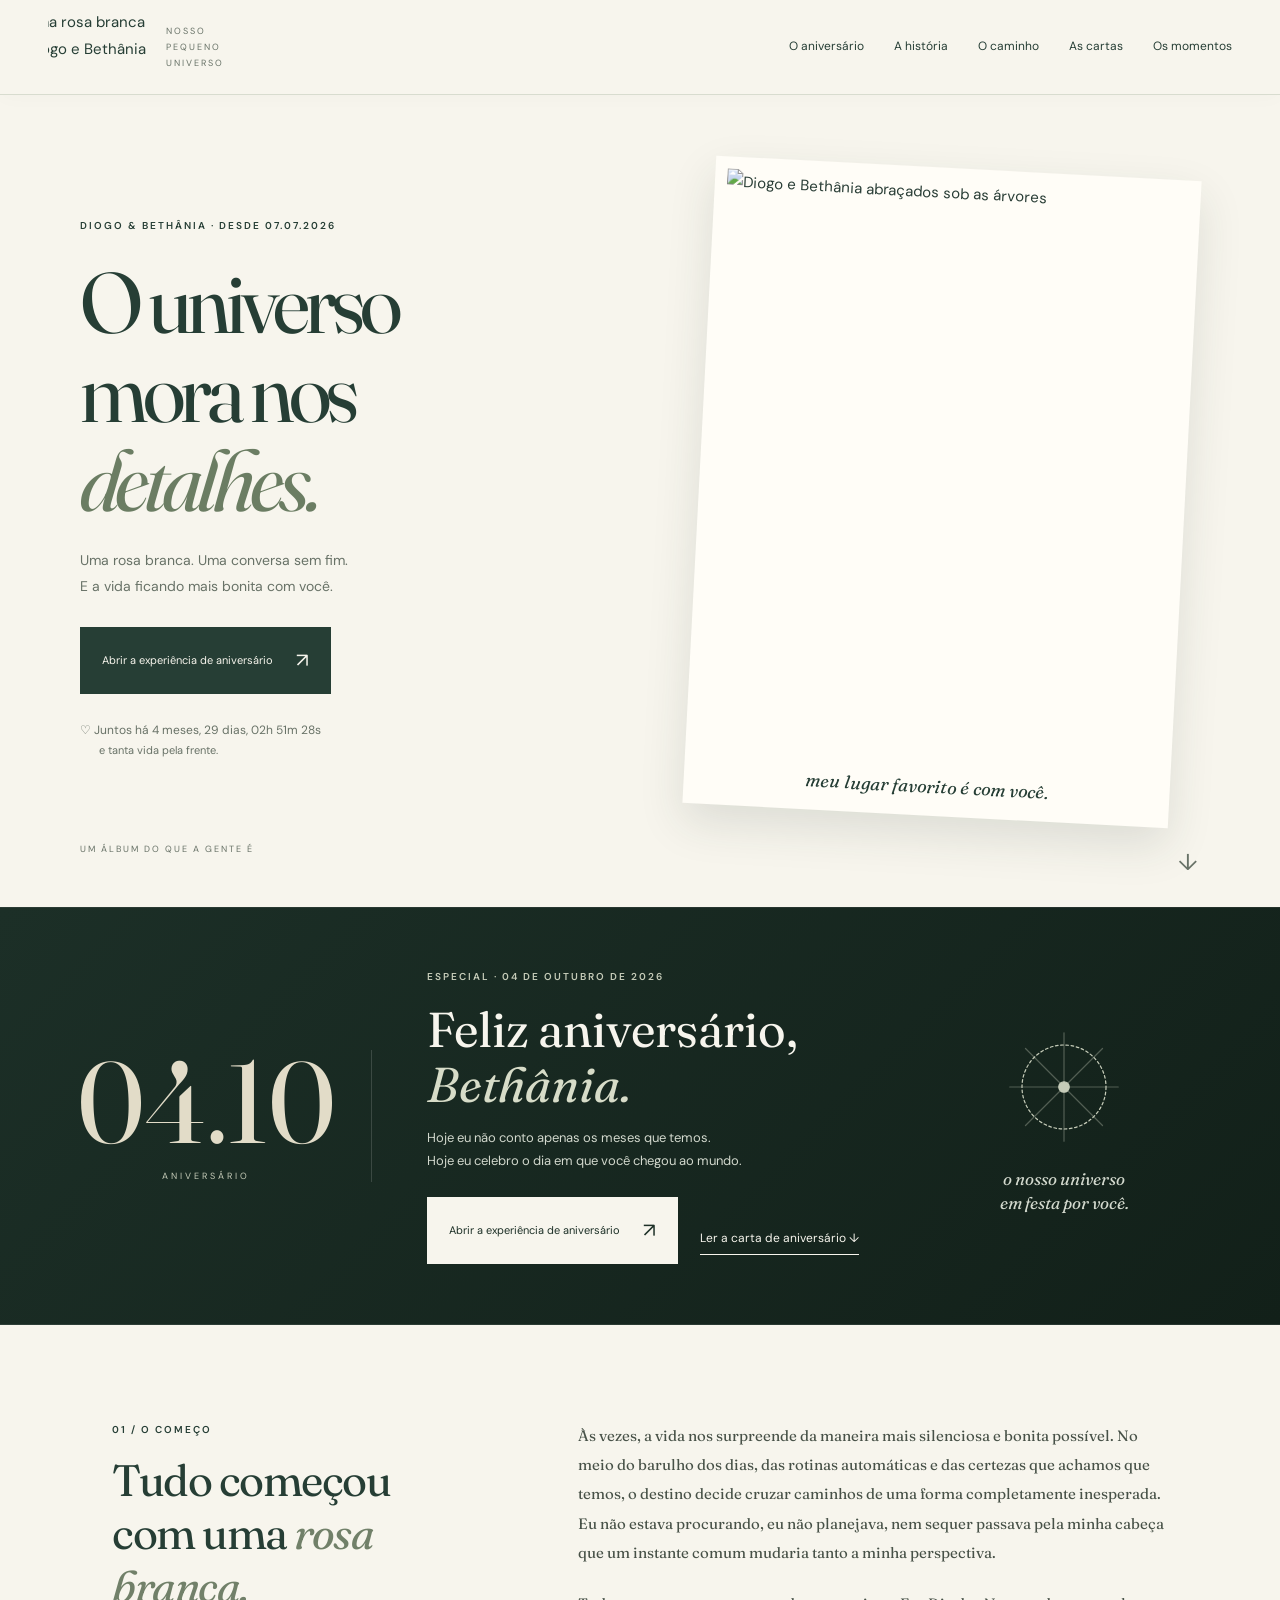
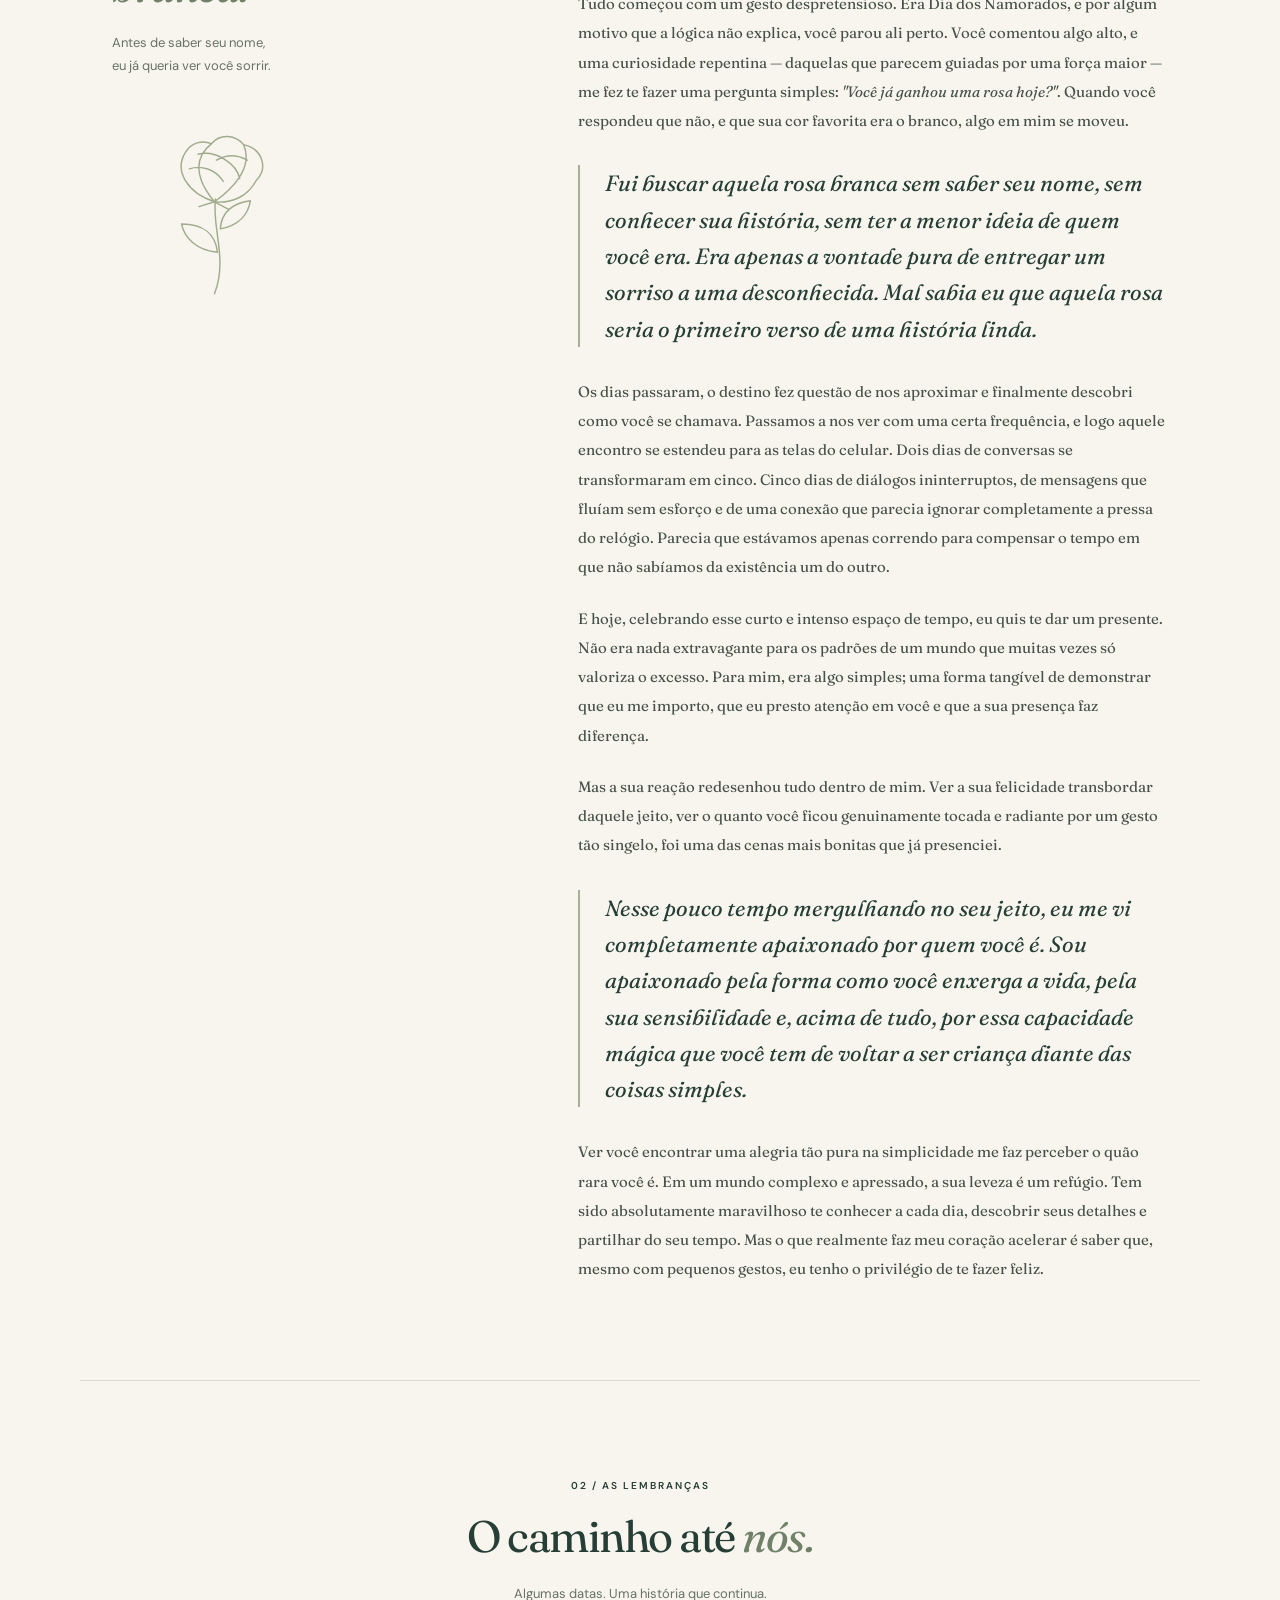
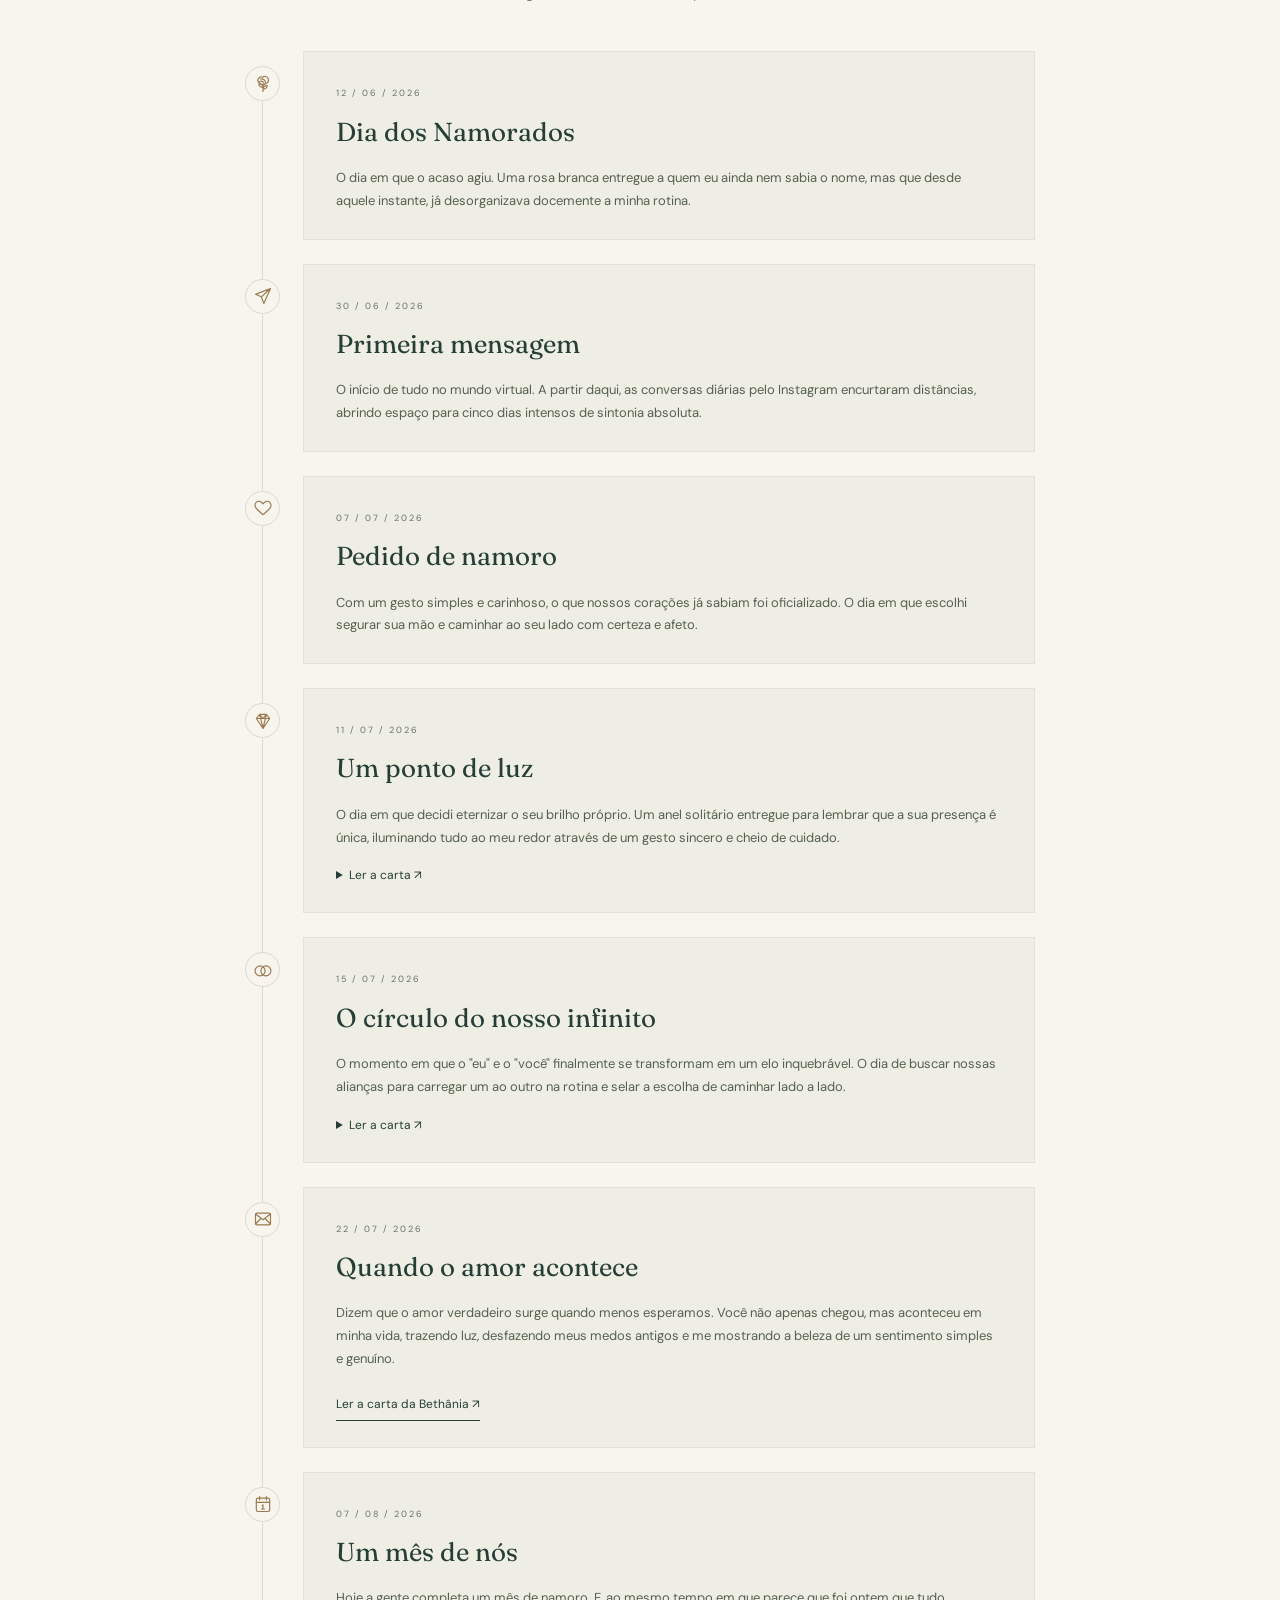
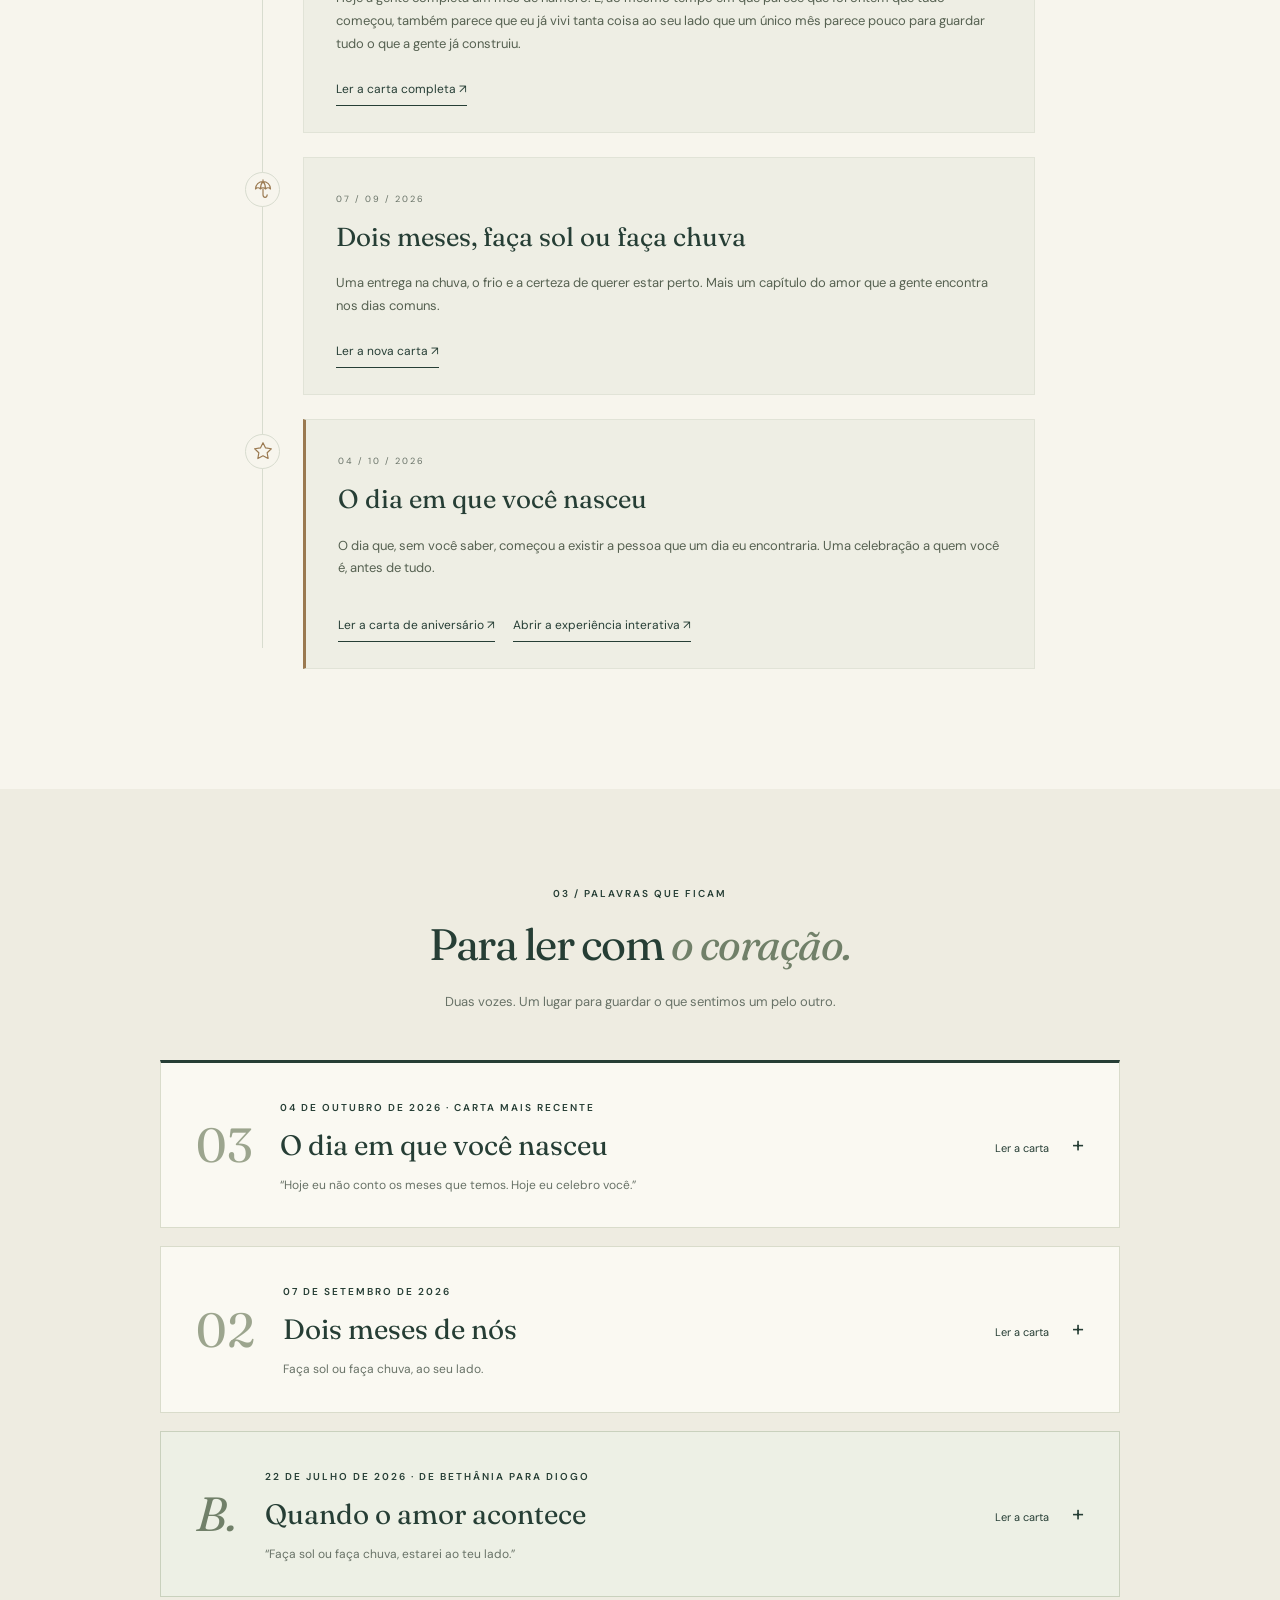
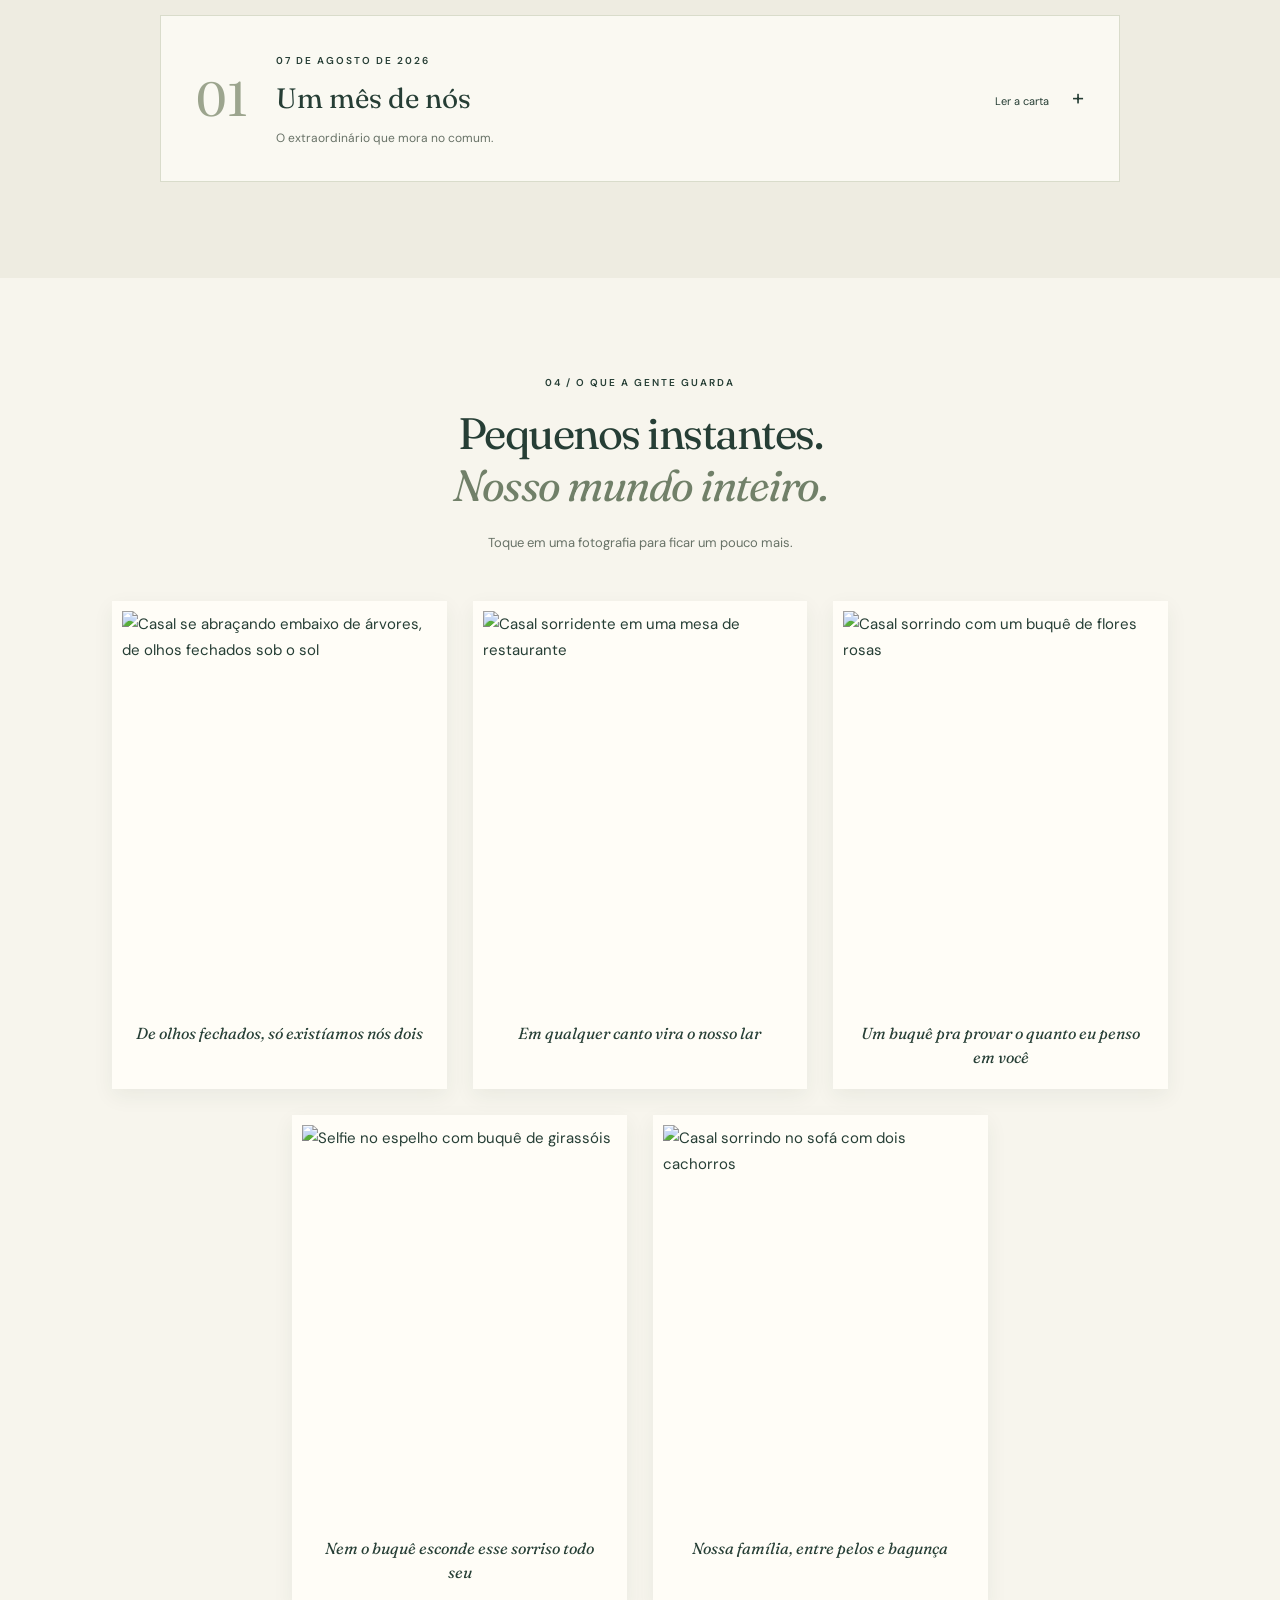
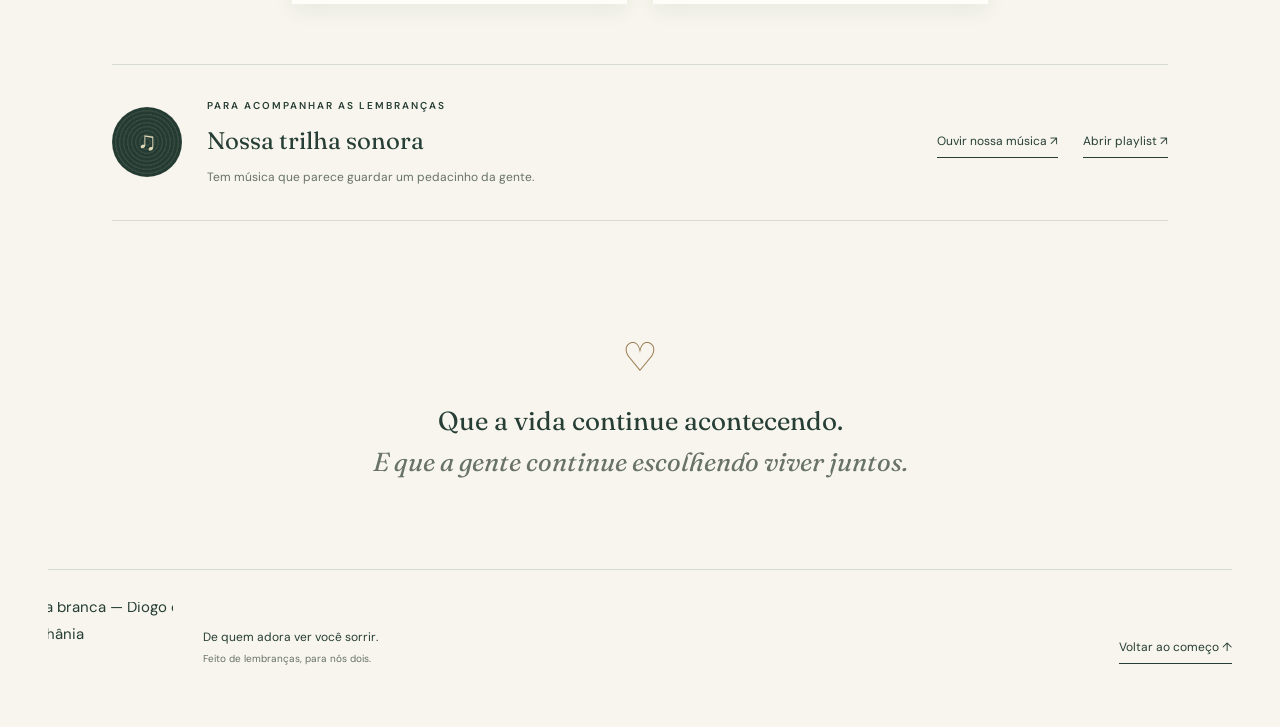
==== commit 279afe51: "Ajusta botao da hero da edicao de aniversario para abrir experiencia interativa diretamente com seta" ====
--- a/_aniversario-04-10/index.html
+++ b/_aniversario-04-10/index.html
@@ -4,7 +4,7 @@
 <meta name="theme-color" content="#243e36"><link rel="preconnect" href="https://fonts.googleapis.com"><link rel="preconnect" href="https://fonts.gstatic.com" crossorigin><link href="https://fonts.googleapis.com/css2?family=DM+Sans:wght@400;500;600;700&family=Fraunces:ital,wght@0,400;0,500;1,400&display=swap" rel="stylesheet"><link rel="stylesheet" href="styles.css"><script src="script.js" defer></script></head><body>
 <a class="skip-link" href="#conteudo">Pular para o conteúdo</a>
 <header class="site-header"><div class="brand-lockup"><a class="couple-logo" href="#inicio" aria-label="Diogo e Bethânia, voltar ao início"><img src="assets/logo-diogo-bethania.png" alt="Logo d&amp;b com uma rosa branca — Diogo e Bethânia" width="1280" height="1280"></a><span class="brand-caption">NOSSO<br>PEQUENO<br>UNIVERSO</span></div><nav aria-label="Navegação principal"><a href="#aniversario">O aniversário</a><a href="#historia">A história</a><a href="#caminho">O caminho</a><a href="#cartas">As cartas</a><a href="#momentos">Os momentos</a></nav></header>
-<main id="conteudo"><section class="hero" id="inicio"><div class="hero-copy"><p class="eyebrow">DIOGO & BETHÂNIA · DESDE 07.07.2026</p><h1>O universo<br>mora nos<br><em>detalhes.</em></h1><p class="hero-description">Uma rosa branca. Uma conversa sem fim.<br>E a vida ficando mais bonita com você.</p><a class="button" href="#carta-aniversario">Ler a carta mais recente <span aria-hidden="true">↓</span></a><p class="together">♡ <span id="together-value">Juntos desde 7 de julho de 2026</span><span class="together-note">e tanta vida pela frente.</span></p></div><figure class="hero-photo"><img src="assets/momento-1-960.webp" srcset="assets/momento-1-480.webp 480w, assets/momento-1-960.webp 960w" sizes="(max-width: 600px) 76vw, (max-width: 850px) 44vw, 480px" data-full="assets/momento-1.jpg" alt="Diogo e Bethânia abraçados sob as árvores" fetchpriority="high"><figcaption>meu lugar favorito é com você.</figcaption></figure><span class="hero-bottom" aria-hidden="true">UM ÁLBUM DO QUE A GENTE É <span>↓</span></span></section>
+<main id="conteudo"><section class="hero" id="inicio"><div class="hero-copy"><p class="eyebrow">DIOGO & BETHÂNIA · DESDE 07.07.2026</p><h1>O universo<br>mora nos<br><em>detalhes.</em></h1><p class="hero-description">Uma rosa branca. Uma conversa sem fim.<br>E a vida ficando mais bonita com você.</p><a class="button" href="birthday/">Abrir a experiência de aniversário <span aria-hidden="true">↗</span></a><p class="together">♡ <span id="together-value">Juntos desde 7 de julho de 2026</span><span class="together-note">e tanta vida pela frente.</span></p></div><figure class="hero-photo"><img src="assets/momento-1-960.webp" srcset="assets/momento-1-480.webp 480w, assets/momento-1-960.webp 960w" sizes="(max-width: 600px) 76vw, (max-width: 850px) 44vw, 480px" data-full="assets/momento-1.jpg" alt="Diogo e Bethânia abraçados sob as árvores" fetchpriority="high"><figcaption>meu lugar favorito é com você.</figcaption></figure><span class="hero-bottom" aria-hidden="true">UM ÁLBUM DO QUE A GENTE É <span>↓</span></span></section>
 <section class="anniversary birthday-anniversary" id="aniversario"><div class="anniversary-number birthday-number" aria-hidden="true">04.10<span>ANIVERSÁRIO</span></div><div><p class="eyebrow">ESPECIAL · 04 DE OUTUBRO DE 2026</p><h2>Feliz aniversário,<br><em>Bethânia.</em></h2><p>Hoje eu não conto apenas os meses que temos.<br class="desktop-break"> Hoje eu celebro o dia em que você chegou ao mundo.</p><div class="birthday-actions"><a class="button" href="birthday/">Abrir a experiência de aniversário <span aria-hidden="true">↗</span></a><a class="text-link" href="#carta-aniversario">Ler a carta de aniversário <span aria-hidden="true">↓</span></a></div></div><div class="birthday-star-art" aria-hidden="true"><svg viewBox="0 0 160 160" fill="none" stroke="currentColor" stroke-width="1.4" stroke-linecap="round" stroke-linejoin="round"><path d="M80 18v124M18 80h124M36 36l88 88M36 124l88-88" opacity=".35"/><circle cx="80" cy="80" r="48" stroke-dasharray="3 3"/><circle cx="80" cy="80" r="6" fill="currentColor"/></svg><p>o nosso universo<br>em festa por você.</p></div></section>
 <section class="section story-section" id="historia"><div class="section-heading"><p class="eyebrow">01 / O COMEÇO</p><h2>Tudo começou<br>com uma <em>rosa branca.</em></h2><p>Antes de saber seu nome,<br>eu já queria ver você sorrir.</p><div class="flower-art" aria-hidden="true"><svg viewBox="0 0 160 200" fill="none" stroke="currentColor" stroke-width="1.5" stroke-linecap="round" stroke-linejoin="round"><path d="M81 88c-4 30 13 62-1 98M83 143c-22-2-34-15-37-29 22 0 35 10 37 29Zm3-24c20-4 29-16 31-29-21 3-30 13-31 29Z"/><path d="M80 91C52 82 38 59 50 40c6-10 17-13 27-9 9-11 25-9 33 1 19 4 26 24 13 37-9 17-26 24-43 22Z"/><path d="M80 91C59 66 59 45 77 31m3 60c25-18 39-39 30-59M63 42c18-5 40 10 43 25M54 57c12-4 27 0 35 13m-7-22c12-7 23-5 32 0M80 91l-16 5m16-5 15 8"/></svg></div></div>
       <div class="story-content">
